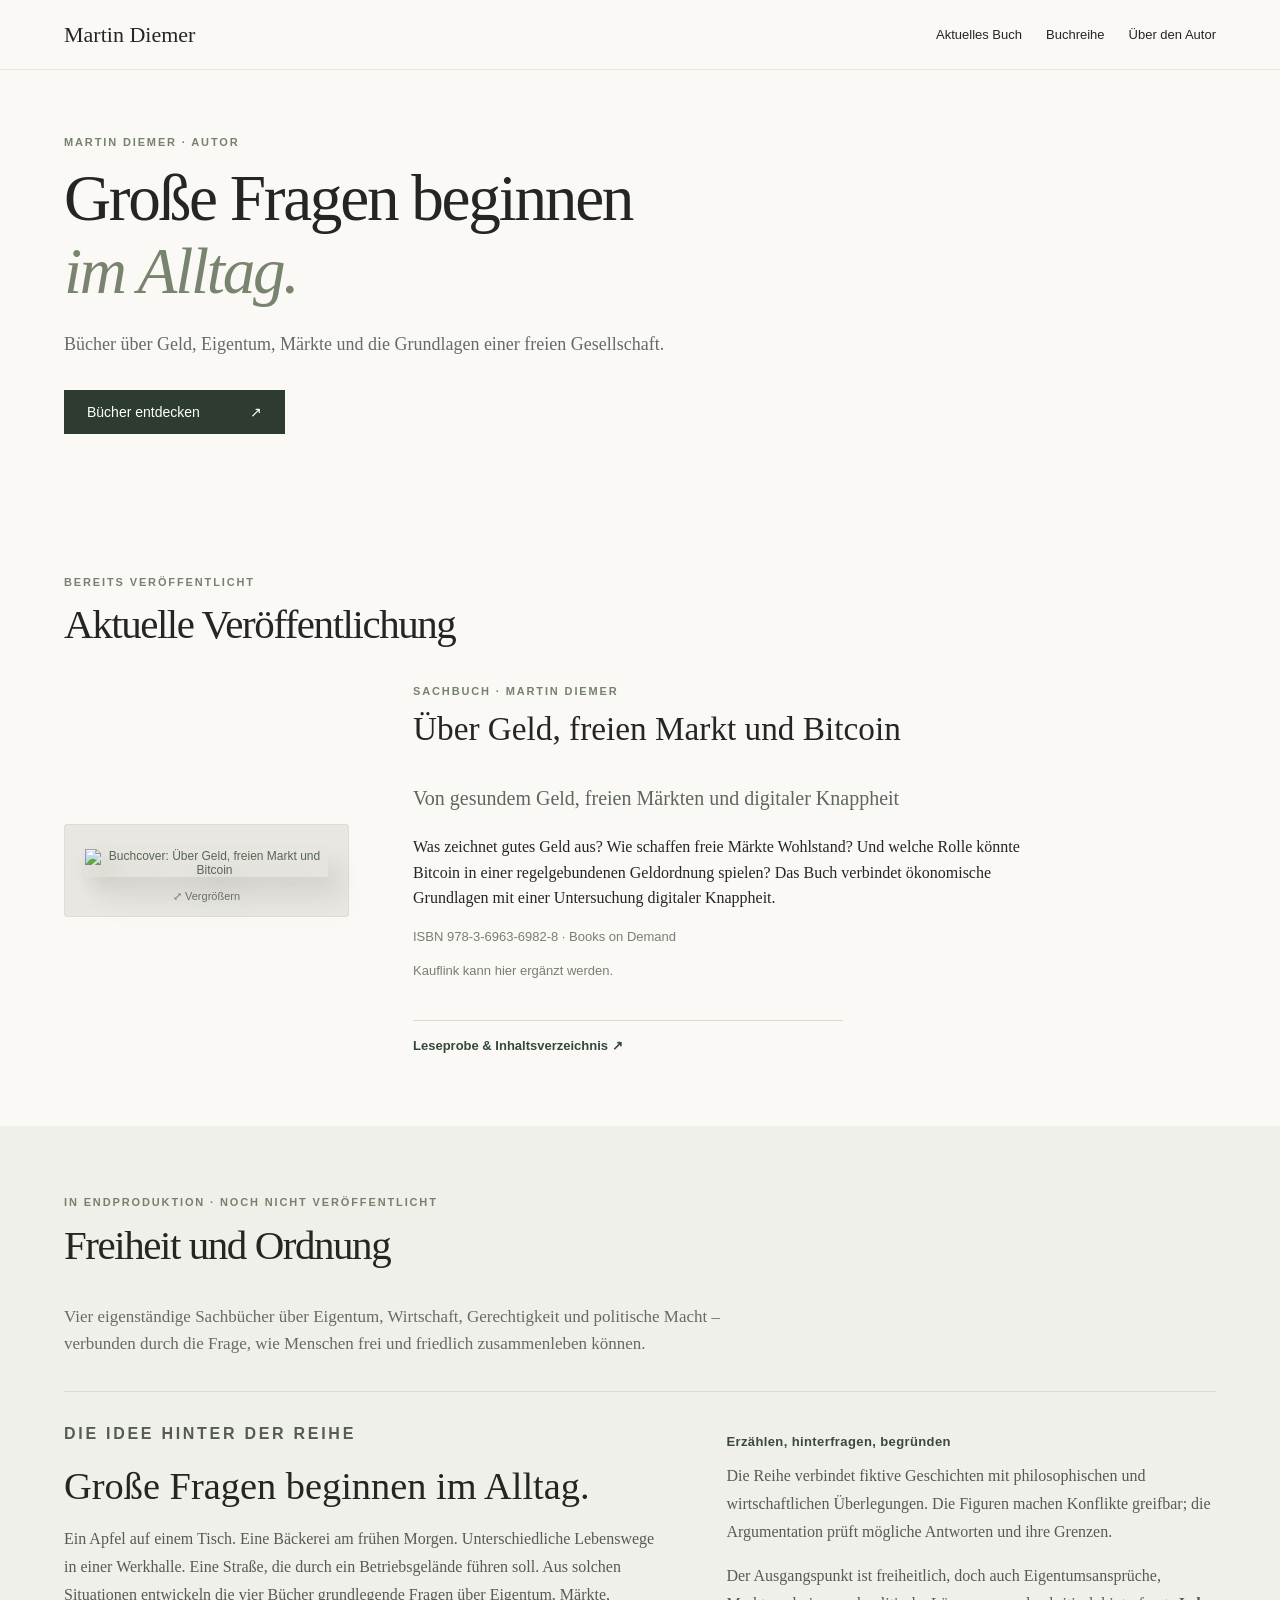
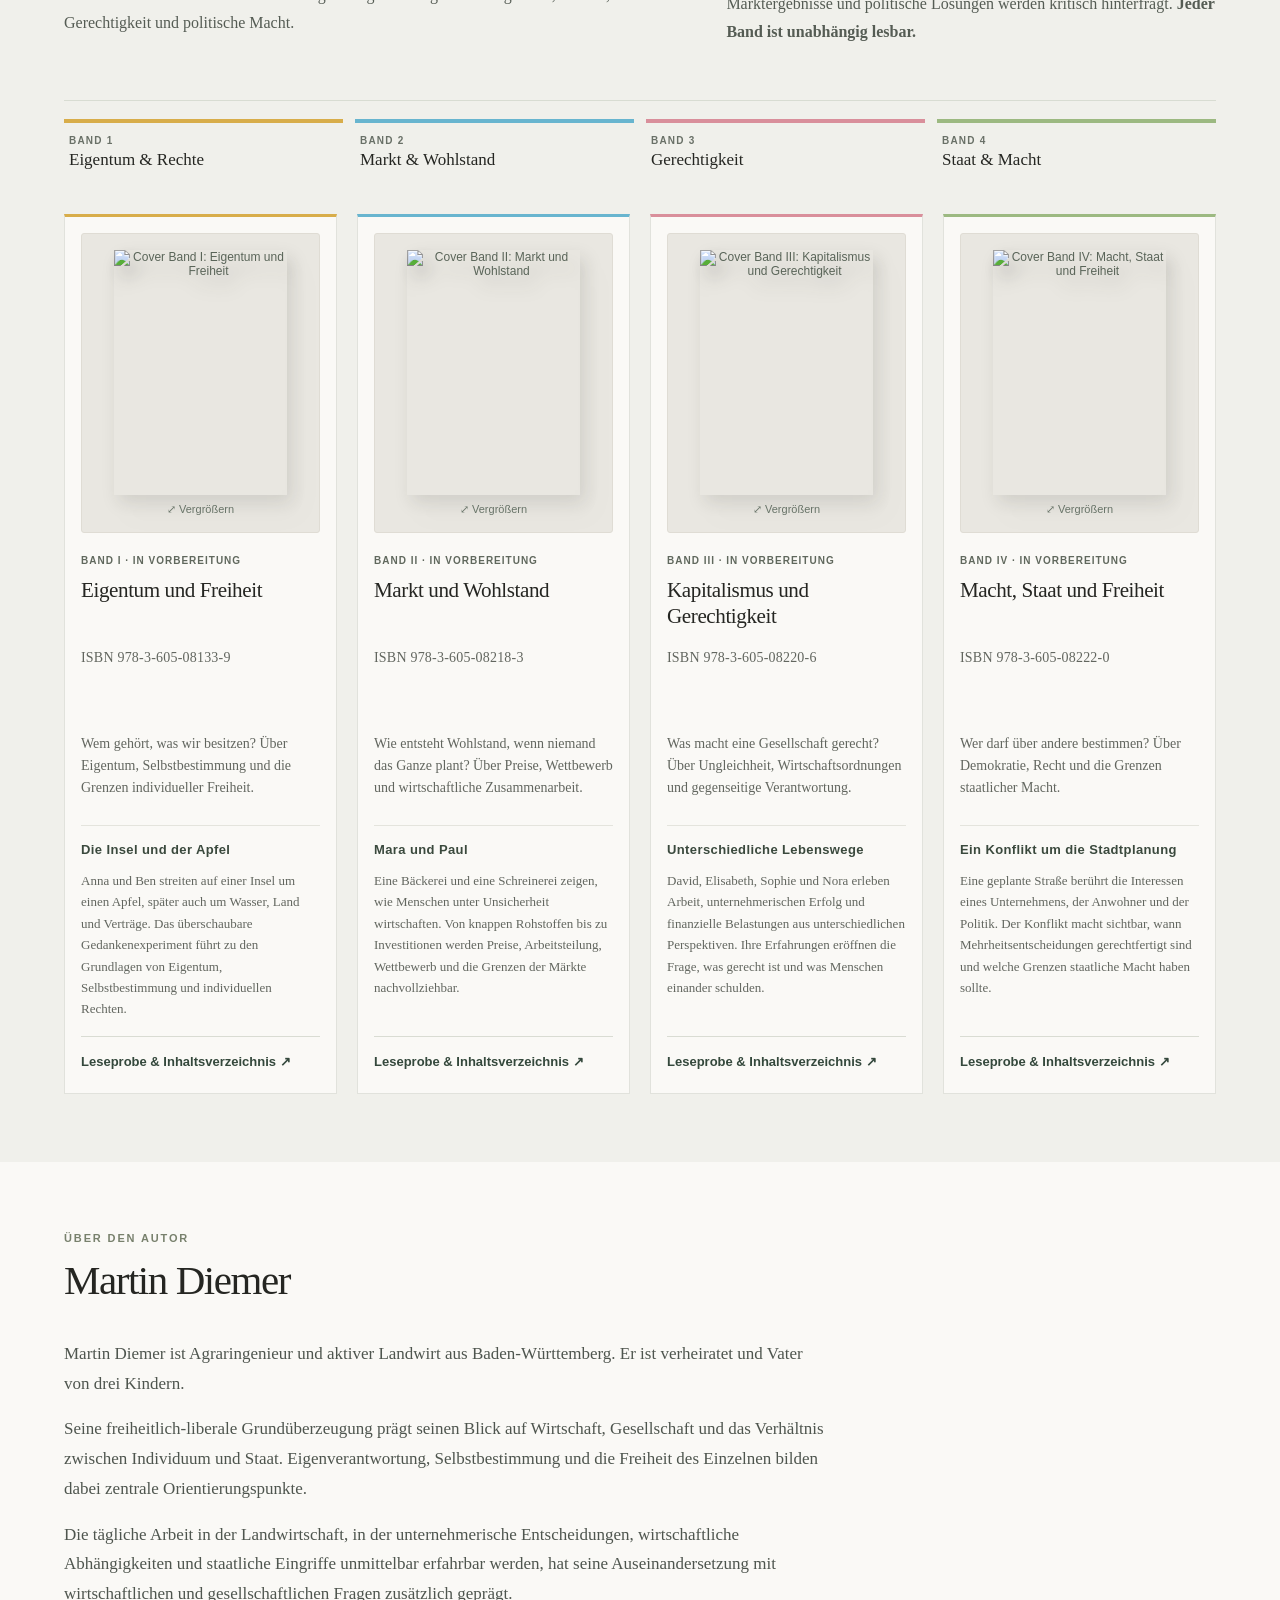
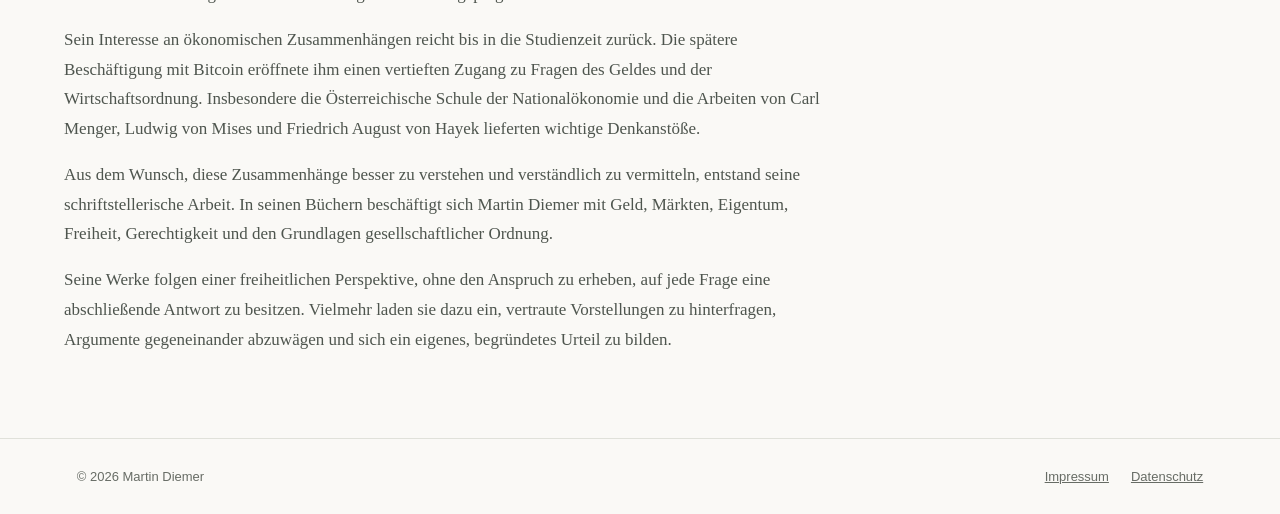
==== index.html @ a5e59e93 "Add files via upload" ====
<!DOCTYPE html>

<html lang="de"><head><meta charset="utf-8"/><meta content="width=device-width,initial-scale=1" name="viewport"/><meta content="Die Bücher von Martin Diemer über Geld, Märkte, Eigentum, Gerechtigkeit und Freiheit." name="description"/><title>Martin Diemer | Bücher über Freiheit und Ordnung</title><link href="style.css" rel="stylesheet"/></head><body><header class="nav"><a class="brand" href="#start">Martin Diemer</a><nav aria-label="Hauptnavigation"><a href="#buch">Aktuelles Buch</a><a href="#reihe">Buchreihe</a><a href="#autor">Über den Autor</a></nav></header><main id="start"><section class="hero"><p class="eyebrow">MARTIN DIEMER · AUTOR</p><h1>Große Fragen beginnen<br/><em>im Alltag.</em></h1><p>Bücher über Geld, Eigentum, Märkte und die Grundlagen einer freien Gesellschaft.</p><a class="button" href="#buch">Bücher entdecken <span aria-hidden="true">↗</span></a></section><section class="section" id="buch"><div class="section-heading"><p class="eyebrow">BEREITS VERÖFFENTLICHT</p><h2>Aktuelle Veröffentlichung</h2></div><div class="featured"><div class="cover"><button aria-label="Bitcoin-Buchcover vergrößern" class="cover-zoom" data-cover="0" type="button"><img alt="Buchcover: Über Geld, freien Markt und Bitcoin" loading="lazy" src="bilder/bitcoin.webp"/><span aria-hidden="true" class="zoom-hint">⤢ Vergrößern</span></button></div><div><p class="eyebrow">SACHBUCH · MARTIN DIEMER</p><h3>Über Geld, freien Markt und Bitcoin</h3><p class="subtitle">Von gesundem Geld, freien Märkten und digitaler Knappheit</p><p>Was zeichnet gutes Geld aus? Wie schaffen freie Märkte Wohlstand? Und welche Rolle könnte Bitcoin in einer regelgebundenen Geldordnung spielen? Das Buch verbindet ökonomische Grundlagen mit einer Untersuchung digitaler Knappheit.</p><p class="meta">ISBN 978-3-6963-6982-8 · Books on Demand</p><p class="note">Kauflink kann hier ergänzt werden.</p><button aria-label="Leseprobe und Inhaltsverzeichnis öffnen: Über Geld, freien Markt und Bitcoin" class="reader-launch" data-book="0" type="button">Leseprobe &amp; Inhaltsverzeichnis  ↗</button></div></div></section><section class="section muted" id="reihe"><div class="section-heading"><p class="eyebrow">IN ENDPRODUKTION · NOCH NICHT VERÖFFENTLICHT</p><h2>Freiheit und Ordnung</h2><p>Vier eigenständige Sachbücher über Eigentum, Wirtschaft, Gerechtigkeit und politische Macht – verbunden durch die Frage, wie Menschen frei und friedlich zusammenleben können.</p></div><div class="series-intro"><div class="series-intro-lead"><p class="eyebrow">DIE IDEE HINTER DER REIHE</p><h3>Große Fragen beginnen im Alltag.</h3><p>Ein Apfel auf einem Tisch. Eine Bäckerei am frühen Morgen. Unterschiedliche Lebenswege in einer Werkhalle. Eine Straße, die durch ein Betriebsgelände führen soll. Aus solchen Situationen entwickeln die vier Bücher grundlegende Fragen über Eigentum, Märkte, Gerechtigkeit und politische Macht.</p></div><div class="series-intro-side"><h4>Erzählen, hinterfragen, begründen</h4><p>Die Reihe verbindet fiktive Geschichten mit philosophischen und wirtschaftlichen Überlegungen. Die Figuren machen Konflikte greifbar; die Argumentation prüft mögliche Antworten und ihre Grenzen.</p><p>Der Ausgangspunkt ist freiheitlich, doch auch Eigentumsansprüche, Marktergebnisse und politische Lösungen werden kritisch hinterfragt. <strong>Jeder Band ist unabhängig lesbar.</strong></p></div></div><div aria-label="Gedankengang der vier Bände" class="theme-path"><div class="theme-step theme-1"><span>BAND 1</span><strong>Eigentum &amp; Rechte</strong></div><div class="theme-step theme-2"><span>BAND 2</span><strong>Markt &amp; Wohlstand</strong></div><div class="theme-step theme-3"><span>BAND 3</span><strong>Gerechtigkeit</strong></div><div class="theme-step theme-4"><span>BAND 4</span><strong>Staat &amp; Macht</strong></div></div><div class="books"><article><div class="book-cover-frame"><button aria-label="Cover von Eigentum und Freiheit vergrößern" class="cover-zoom" data-cover="1" type="button"><img alt="Cover Band I: Eigentum und Freiheit" loading="lazy" src="bilder/band1.webp"/><span aria-hidden="true" class="zoom-hint">⤢ Vergrößern</span></button></div><p class="eyebrow">BAND I · IN VORBEREITUNG</p><h3>Eigentum und Freiheit</h3><p class="book-isbn">ISBN 978-3-605-08133-9</p><p>Wem gehört, was wir besitzen? Über Eigentum, Selbstbestimmung und die Grenzen individueller Freiheit.</p><div class="story-teaser"><h4>Die Insel und der Apfel</h4><p>Anna und Ben streiten auf einer Insel um einen Apfel, später auch um Wasser, Land und Verträge. Das überschaubare Gedankenexperiment führt zu den Grundlagen von Eigentum, Selbstbestimmung und individuellen Rechten.</p></div><button aria-label="Leseprobe und Inhaltsverzeichnis öffnen: Eigentum und Freiheit" class="reader-launch" data-book="1" type="button">Leseprobe &amp; Inhaltsverzeichnis  ↗</button></article><article><div class="book-cover-frame"><button aria-label="Cover von Markt und Wohlstand vergrößern" class="cover-zoom" data-cover="2" type="button"><img alt="Cover Band II: Markt und Wohlstand" loading="lazy" src="bilder/band2.webp"/><span aria-hidden="true" class="zoom-hint">⤢ Vergrößern</span></button></div><p class="eyebrow">BAND II · IN VORBEREITUNG</p><h3>Markt und Wohlstand</h3><p class="book-isbn">ISBN 978-3-605-08218-3</p><p>Wie entsteht Wohlstand, wenn niemand das Ganze plant? Über Preise, Wettbewerb und wirtschaftliche Zusammenarbeit.</p><div class="story-teaser"><h4>Mara und Paul</h4><p>Eine Bäckerei und eine Schreinerei zeigen, wie Menschen unter Unsicherheit wirtschaften. Von knappen Rohstoffen bis zu Investitionen werden Preise, Arbeitsteilung, Wettbewerb und die Grenzen der Märkte nachvollziehbar.</p></div><button aria-label="Leseprobe und Inhaltsverzeichnis öffnen: Markt und Wohlstand" class="reader-launch" data-book="2" type="button">Leseprobe &amp; Inhaltsverzeichnis  ↗</button></article><article><div class="book-cover-frame"><button aria-label="Cover von Kapitalismus und Gerechtigkeit vergrößern" class="cover-zoom" data-cover="3" type="button"><img alt="Cover Band III: Kapitalismus und Gerechtigkeit" loading="lazy" src="bilder/band3.webp"/><span aria-hidden="true" class="zoom-hint">⤢ Vergrößern</span></button></div><p class="eyebrow">BAND III · IN VORBEREITUNG</p><h3>Kapitalismus und Gerechtigkeit</h3><p class="book-isbn">ISBN 978-3-605-08220-6</p><p>Was macht eine Gesellschaft gerecht? Über Ungleichheit, Wirtschaftsordnungen und gegenseitige Verantwortung.</p><div class="story-teaser"><h4>Unterschiedliche Lebenswege</h4><p>David, Elisabeth, Sophie und Nora erleben Arbeit, unternehmerischen Erfolg und finanzielle Belastungen aus unterschiedlichen Perspektiven. Ihre Erfahrungen eröffnen die Frage, was gerecht ist und was Menschen einander schulden.</p></div><button aria-label="Leseprobe und Inhaltsverzeichnis öffnen: Kapitalismus und Gerechtigkeit" class="reader-launch" data-book="3" type="button">Leseprobe &amp; Inhaltsverzeichnis  ↗</button></article><article><div class="book-cover-frame"><button aria-label="Cover von Macht, Staat und Freiheit vergrößern" class="cover-zoom" data-cover="4" type="button"><img alt="Cover Band IV: Macht, Staat und Freiheit" loading="lazy" src="bilder/band4.webp"/><span aria-hidden="true" class="zoom-hint">⤢ Vergrößern</span></button></div><p class="eyebrow">BAND IV · IN VORBEREITUNG</p><h3>Macht, Staat und Freiheit</h3><p class="book-isbn">ISBN 978-3-605-08222-0</p><p>Wer darf über andere bestimmen? Über Demokratie, Recht und die Grenzen staatlicher Macht.</p><div class="story-teaser"><h4>Ein Konflikt um die Stadtplanung</h4><p>Eine geplante Straße berührt die Interessen eines Unternehmens, der Anwohner und der Politik. Der Konflikt macht sichtbar, wann Mehrheitsentscheidungen gerechtfertigt sind und welche Grenzen staatliche Macht haben sollte.</p></div><button aria-label="Leseprobe und Inhaltsverzeichnis öffnen: Macht, Staat und Freiheit" class="reader-launch" data-book="4" type="button">Leseprobe &amp; Inhaltsverzeichnis  ↗</button></article></div></section><section class="section about" id="autor"><p class="eyebrow">ÜBER DEN AUTOR</p><h2>Martin Diemer</h2><p>Martin Diemer ist Agraringenieur und aktiver Landwirt aus Baden-Württemberg. Er ist verheiratet und Vater von drei Kindern.</p><p>Seine freiheitlich-liberale Grundüberzeugung prägt seinen Blick auf Wirtschaft, Gesellschaft und das Verhältnis zwischen Individuum und Staat. Eigenverantwortung, Selbstbestimmung und die Freiheit des Einzelnen bilden dabei zentrale Orientierungspunkte.</p><p>Die tägliche Arbeit in der Landwirtschaft, in der unternehmerische Entscheidungen, wirtschaftliche Abhängigkeiten und staatliche Eingriffe unmittelbar erfahrbar werden, hat seine Auseinandersetzung mit wirtschaftlichen und gesellschaftlichen Fragen zusätzlich geprägt.</p><p>Sein Interesse an ökonomischen Zusammenhängen reicht bis in die Studienzeit zurück. Die spätere Beschäftigung mit Bitcoin eröffnete ihm einen vertieften Zugang zu Fragen des Geldes und der Wirtschaftsordnung. Insbesondere die Österreichische Schule der Nationalökonomie und die Arbeiten von Carl Menger, Ludwig von Mises und Friedrich August von Hayek lieferten wichtige Denkanstöße.</p><p>Aus dem Wunsch, diese Zusammenhänge besser zu verstehen und verständlich zu vermitteln, entstand seine schriftstellerische Arbeit. In seinen Büchern beschäftigt sich Martin Diemer mit Geld, Märkten, Eigentum, Freiheit, Gerechtigkeit und den Grundlagen gesellschaftlicher Ordnung.</p><p>Seine Werke folgen einer freiheitlichen Perspektive, ohne den Anspruch zu erheben, auf jede Frage eine abschließende Antwort zu besitzen. Vielmehr laden sie dazu ein, vertraute Vorstellungen zu hinterfragen, Argumente gegeneinander abzuwägen und sich ein eigenes, begründetes Urteil zu bilden.</p></section></main><footer><span>© 2026 Martin Diemer</span><div><a href="impressum.html">Impressum</a><a href="datenschutz.html">Datenschutz</a></div></footer><div aria-label="Vergrößertes Buchcover" aria-modal="true" class="lightbox" hidden="" id="cover-lightbox" role="dialog"><button aria-label="Großansicht schließen" class="lightbox-close" type="button">×</button><button aria-label="Vorheriges Cover" class="lightbox-prev" type="button">‹</button><figure><img alt="" id="lightbox-image" src=""/><figcaption id="lightbox-caption"></figcaption></figure><button aria-label="Nächstes Cover" class="lightbox-next" type="button">›</button></div><script defer="True" src="lightbox.js"></script><div aria-labelledby="reader-title" aria-modal="true" class="reader-modal" hidden="" id="reader-modal" role="dialog"><div class="reader-shell"><header class="reader-top"><div><p class="eyebrow" id="reader-kicker"></p><h2 id="reader-title"></h2></div><button aria-label="Lesefenster schließen" class="reader-close" type="button">×</button></header><div aria-label="Buchvorschau" class="reader-tabs" role="tablist"><button aria-controls="panel-sample" aria-selected="true" id="tab-sample" role="tab" type="button">Leseprobe</button><button aria-controls="panel-toc" aria-selected="false" id="tab-toc" role="tab" type="button">Inhaltsverzeichnis</button></div><div class="reader-scroll"><section aria-labelledby="tab-sample" id="panel-sample" role="tabpanel"><p class="reader-section-label" id="sample-heading"></p><div class="reader-prose" id="sample-body"></div><p class="reader-disclaimer" id="sample-disclaimer"></p></section><section aria-labelledby="tab-toc" hidden="" id="panel-toc" role="tabpanel"><div class="reader-toc" id="toc-body"></div></section></div><footer class="reader-bottom"><span>Martin Diemer · Buchvorschau</span><button class="reader-done" type="button">Zurück zur Website</button></footer></div></div><script defer="True" src="book-data.js"></script><script defer="True" src="reader.js"></script></body></html>
---- style.css ----
*{box-sizing:border-box}html{scroll-behavior:smooth}body{margin:0;background:#faf9f6;color:#252622;font:17px/1.65 Georgia,'Times New Roman',serif}a{color:inherit}h1,h2,h3,p{margin-top:0}h1,h2,h3{font-weight:400;line-height:1.16}h1{font-size:clamp(3.2rem,7.5vw,6.7rem);letter-spacing:-.045em}h1 em{font-weight:400;color:#79846e}h2{font-size:clamp(2.5rem,5vw,4.2rem);letter-spacing:-.035em}h3{font-size:clamp(1.45rem,2.6vw,2.3rem)}.nav{display:flex;justify-content:space-between;align-items:center;padding:24px max(6vw,24px);border-bottom:1px solid #e9e7e0;gap:20px}.brand{text-decoration:none;font-size:22px}.nav nav{display:flex;gap:24px;font:13px Arial,sans-serif}.nav nav a{text-decoration:none}.hero{padding:110px max(6vw,24px) 125px;max-width:1250px}.hero>p:not(.eyebrow){max-width:580px;font-size:22px;color:#676b65}.eyebrow{font:11px/1.5 Arial,sans-serif;letter-spacing:.17em;color:#78816d;font-weight:700}.button{display:inline-flex;gap:50px;background:#2d3b31;color:white;padding:14px 23px;text-decoration:none;font:14px Arial,sans-serif;margin-top:15px}.section{padding:95px max(6vw,24px)}.section-heading{max-width:780px;margin-bottom:45px}.section-heading>p:last-child{color:#666c65;font-size:20px}.featured{display:grid;grid-template-columns:minmax(220px,360px) minmax(0,560px);align-items:center;gap:clamp(35px,7vw,110px)}.cover img,.books img{width:100%;display:block;box-shadow:12px 16px 26px #25262219}.subtitle{font-size:20px;color:#5f665e}.meta,.note{font:13px/1.6 Arial,sans-serif;color:#777e75}.muted{background:#f0f0eb}.books{display:grid;grid-template-columns:repeat(4,minmax(0,1fr));gap:32px}.books img{aspect-ratio: .70;object-fit:cover;margin-bottom:26px}.books h3{font-size:25px}.books article>p:last-child{font-size:15px;color:#62665f}.about{max-width:900px}.about>p:not(.eyebrow){font-size:21px;color:#5f665e}footer{border-top:1px solid #e0e1da;padding:30px max(6vw,24px);display:flex;justify-content:space-between;gap:20px;font:13px Arial,sans-serif;color:#676c65}footer div{display:flex;gap:22px}.legal{max-width:780px;margin:80px auto;padding:0 24px;min-height:50vh}.legal h1{font-size:3rem}@media(max-width:800px){.books{grid-template-columns:repeat(2,minmax(0,1fr))}.featured{grid-template-columns:1fr}.cover{max-width:320px}.nav{align-items:flex-start;flex-direction:column}.hero{padding-top:70px;padding-bottom:75px}}@media(max-width:480px){.books{gap:20px}.books h3{font-size:20px}.books article>p:last-child{font-size:14px}.section{padding-top:65px;padding-bottom:65px}.nav nav{gap:14px;flex-wrap:wrap}footer{flex-direction:column}}
/* Überarbeitete, kompaktere Typografie und Buchpräsentation */
body{font-size:16px;line-height:1.6}
.nav{padding:17px max(5vw,24px)}
.hero{max-width:1100px;padding:64px max(5vw,24px) 72px}
.hero h1{font-size:clamp(2.6rem,4.4vw,4.7rem);line-height:1.12;letter-spacing:-.035em;max-width:980px;margin-bottom:22px}
.hero h1 em{font-style:italic}
.hero>p:not(.eyebrow){font-size:18px;max-width:680px;margin-bottom:16px}
.section{padding:68px max(5vw,24px)}
h2{font-size:clamp(2rem,3.2vw,3.2rem)}
.section-heading{margin-bottom:34px}
.section-heading>p:last-child{font-size:17px;max-width:680px}
.featured{grid-template-columns:minmax(190px,285px) minmax(0,650px);gap:clamp(30px,5vw,80px)}
.books{gap:20px;align-items:stretch}
.books article{background:#faf9f6;border:1px solid #e1e2dc;border-top:3px solid var(--accent,#b2b5a9);padding:16px 16px 21px;min-width:0;display:flex;flex-direction:column}
.books article:nth-child(1){--accent:#d8ad4a}
.books article:nth-child(2){--accent:#68b5cf}
.books article:nth-child(3){--accent:#d98f9b}
.books article:nth-child(4){--accent:#9cb981}
.books img{aspect-ratio: .71;object-fit:contain;box-shadow:5px 8px 17px #25262220;margin:0 auto 19px;max-width:210px}
.books .eyebrow{font-size:10px;letter-spacing:.10em;color:#60685d;margin-bottom:9px}
.books h3{font-size:clamp(1.18rem,1.65vw,1.5rem);line-height:1.24;letter-spacing:-.02em;margin-bottom:11px;min-height:2.5em}
.books article>p:last-child{font-size:14px;line-height:1.55;margin:0}
@media(max-width:900px){.books{grid-template-columns:repeat(2,minmax(0,1fr))}.hero{padding-top:52px;padding-bottom:58px}}
@media(max-width:520px){.hero h1{font-size:clamp(2.3rem,9vw,3.4rem)}.hero{padding-top:43px;padding-bottom:48px}.books{gap:12px}.books article{padding:10px}.books img{margin-bottom:14px}.books h3{font-size:1.12rem;min-height:0}.books article>p:last-child{font-size:13px}.section{padding-top:48px;padding-bottom:48px}}

/* Originalcover ohne Beschnitt, einheitliche Präsentation */
.books article{overflow:hidden}.books article>img{display:block;width:auto;max-width:100%;height:270px;aspect-ratio:auto;object-fit:contain;object-position:center;background:#faf9f6;box-shadow:none;filter:drop-shadow(3px 6px 6px #2222);margin:0 auto 20px}.books article>p:not(.eyebrow){font-size:14px;line-height:1.55;color:#62665f}.reading-sample{margin-top:auto;padding-top:16px}.reading-sample summary{list-style:none;cursor:pointer;border-top:1px solid #d9dcd3;padding:13px 0 2px;color:#34483c;font:600 13px/1.4 Arial,sans-serif;display:flex;justify-content:space-between;gap:8px}.reading-sample summary::-webkit-details-marker{display:none}.reading-sample summary:hover{text-decoration:underline}.reading-sample[open] summary span{transform:rotate(45deg)}.sample-content{padding:12px 0 2px;border-top:0;font:15px/1.65 Georgia,serif;color:#41443d}.sample-content p{margin:0 0 13px}.sample-content .sample-label{font:700 10px/1.5 Arial,sans-serif;letter-spacing:.1em;color:#7a846e;text-transform:uppercase}.sample-content .sample-note{font:11px/1.5 Arial,sans-serif;color:#73786f}.books article{align-self:start}@media(max-width:650px){.books article>img{height:225px}}@media(max-width:430px){.books{grid-template-columns:1fr}.books article>img{height:285px}}


/* Stabile Buchcover-Flächen: keine Verschiebung durch unterschiedliche Seitenverhältnisse */
.books{align-items:stretch}
.books article{align-self:stretch;display:flex;flex-direction:column}
.book-cover-frame{height:310px;width:100%;display:flex;align-items:center;justify-content:center;margin:0 0 20px;overflow:hidden;background:#faf9f6}
.books article .book-cover-frame img{width:auto;height:auto;max-height:100%;max-width:100%;object-fit:contain;object-position:center;margin:0;filter:drop-shadow(2px 5px 5px #2222)}
.books article>p:not(.eyebrow){margin-bottom:16px}
.books article .reading-sample{margin-top:auto}
.bitcoin-sample{margin-top:22px;max-width:650px}
.about{max-width:1000px}
.about>p:not(.eyebrow){font-size:17px;line-height:1.75;color:#4e554e;max-width:760px;margin-bottom:16px}
@media(max-width:900px){.book-cover-frame{height:300px}}
@media(max-width:650px){.book-cover-frame{height:250px}}
@media(max-width:430px){.book-cover-frame{height:320px}}

/* Buchreihe: Erzählstil und saubere Titelanordnung */
.series-intro{display:grid;grid-template-columns:1.1fr .9fr;gap:clamp(24px,5vw,80px);padding:28px 0 38px;margin-bottom:18px;border-top:1px solid #d8dcd2;border-bottom:1px solid #d8dcd2}
.series-intro h3{font-size:clamp(1.8rem,3vw,2.7rem);margin-bottom:16px}
.series-intro p{font-size:16px;line-height:1.75;color:#555c54}
.series-intro h4,.story-teaser h4{font:700 13px/1.5 Arial,sans-serif;letter-spacing:.03em;color:#3a493d;margin:0 0 10px}
.series-intro-side{padding-top:12px}
.books article{align-self:stretch}
.book-cover-frame{height:310px;overflow:visible}
.books article .book-cover-frame img{display:block;width:auto;height:100%;max-height:285px;max-width:100%;object-fit:contain;filter:drop-shadow(5px 8px 8px #2222)}
.books article h3{min-height:2.6em}
.books article>p:not(.eyebrow){min-height:5em}
.story-teaser{border-top:1px solid #e4e4dd;padding:14px 0 4px;margin-top:6px}
.story-teaser p{font-size:13px;line-height:1.65;color:#62665f;margin:0 0 12px}
.cover-zoom{appearance:none;border:0;background:transparent;cursor:zoom-in;display:flex;flex-direction:column;align-items:center;justify-content:center;width:100%;height:100%;padding:0;color:#596458;font:12px Arial,sans-serif}
.cover-zoom img{transition:transform .2s ease}
.cover-zoom:hover img,.cover-zoom:focus-visible img{transform:scale(1.025)}
.zoom-hint{font:11px Arial,sans-serif;margin-top:8px;color:#6b776b}
.cover .cover-zoom img{width:100%;height:auto;max-height:410px;object-fit:contain}
.lightbox[hidden]{display:none!important}
.lightbox{position:fixed;inset:0;z-index:9999;background:rgba(17,21,18,.92);display:grid;grid-template-columns:minmax(45px,1fr) minmax(0,700px) minmax(45px,1fr);align-items:center;padding:50px 18px 24px;color:#fff}
.lightbox figure{grid-column:2;margin:0;display:flex;flex-direction:column;align-items:center;gap:12px;min-width:0}
.lightbox figure img{max-width:100%;max-height:calc(100vh - 125px);width:auto;height:auto;object-fit:contain;box-shadow:0 18px 60px #0008}
.lightbox figcaption{font:14px Arial,sans-serif;text-align:center}
.lightbox button{background:transparent;border:0;color:#fff;cursor:pointer;font:48px Arial,sans-serif;min-width:42px;min-height:48px}
.lightbox button:focus-visible,.cover-zoom:focus-visible{outline:2px solid #9cb981;outline-offset:4px}
.lightbox-close{position:absolute;right:24px;top:12px}
.lightbox-prev{grid-column:1;grid-row:1}.lightbox-next{grid-column:3;grid-row:1}
body.lightbox-open{overflow:hidden}
@media(max-width:950px){.series-intro{grid-template-columns:1fr}.books article h3,.books article>p:not(.eyebrow){min-height:0}}
@media(max-width:540px){.lightbox{padding:55px 3px 15px;grid-template-columns:36px minmax(0,1fr) 36px}.lightbox button{font-size:36px;min-width:32px}.lightbox-close{right:10px}.book-cover-frame{height:270px}.books article .book-cover-frame img{max-height:245px}}

/* Leseedition 2026 */
.hero h1{font-size:clamp(2.8rem,5.1vw,5.3rem);max-width:850px}.theme-path{display:grid;grid-template-columns:repeat(4,minmax(0,1fr));gap:12px;margin:0 0 32px}.theme-step{border-top:4px solid var(--theme);padding:12px 5px;display:flex;flex-direction:column;gap:4px}.theme-step span{font:700 10px Arial,sans-serif;letter-spacing:.12em;color:#697067}.theme-step strong{font:500 17px Georgia,serif}.theme-1{--theme:#d8ad4a}.theme-2{--theme:#68b5cf}.theme-3{--theme:#d98f9b}.theme-4{--theme:#9cb981}
.books article{align-self:stretch}.book-cover-frame{height:300px;overflow:hidden}.books article .book-cover-frame img{height:auto;max-height:265px;max-width:90%;object-fit:contain}.books article h3{min-height:2.55em}.reader-launch{width:100%;margin-top:auto;padding:17px 0 3px;border:0;border-top:1px solid #d9dcd3;background:transparent;text-align:left;color:#34483c;font:700 13px Arial,sans-serif;cursor:pointer}.reader-launch:hover{text-decoration:underline}.reader-launch:focus-visible{outline:2px solid #34483c;outline-offset:4px}.featured .reader-launch{max-width:430px;margin-top:26px}
.reader-modal[hidden],#panel-toc[hidden],#panel-sample[hidden]{display:none!important}.reader-modal{position:fixed;inset:0;z-index:10000;background:#111a16c9;padding:3vh 20px;display:flex;align-items:center;justify-content:center}.reader-shell{width:min(800px,100%);height:min(92vh,920px);background:#fcfbf7;display:flex;flex-direction:column;box-shadow:0 24px 80px #0006;border:1px solid #e0dfd6}.reader-top{display:flex;align-items:flex-start;justify-content:space-between;gap:18px;padding:25px 35px 16px}.reader-top h2{font-size:clamp(1.5rem,3vw,2.15rem);margin:0}.reader-top .eyebrow{margin:0 0 8px}.reader-close{border:0;background:transparent;font:34px Arial,sans-serif;cursor:pointer;color:#364239;line-height:1}.reader-tabs{display:flex;gap:20px;padding:0 35px;border-bottom:1px solid #deded6}.reader-tabs button{background:none;border:0;border-bottom:3px solid transparent;padding:14px 2px;cursor:pointer;color:#667166;font:700 13px Arial,sans-serif}.reader-tabs button[aria-selected=true]{border-bottom-color:#647963;color:#26382e}.reader-scroll{overflow:auto;overscroll-behavior:contain;flex:1;padding:28px clamp(22px,6vw,66px)}.reader-section-label{font:700 12px Arial,sans-serif;letter-spacing:.07em;color:#778270;text-transform:uppercase;margin-bottom:22px}.reader-prose{font:18px/1.85 Georgia,serif;color:#333731;max-width:64ch}.reader-prose p{margin:0 0 1.1em}.reader-disclaimer{border-top:1px solid #e4e4dc;margin-top:32px;padding-top:14px;font:12px/1.5 Arial,sans-serif;color:#717a70}.reader-toc{white-space:pre-wrap;font:14px/1.65 Georgia,serif;color:#3f4840}.toc-part{font:700 13px/1.6 Arial,sans-serif;text-transform:uppercase;letter-spacing:.07em;color:#34483c;padding:18px 0 6px}.toc-line{padding:4px 0;border-bottom:1px solid #efeee8}.reader-bottom{display:flex;justify-content:space-between;align-items:center;gap:15px;padding:14px 35px;background:#f1f1eb;font:12px Arial,sans-serif;color:#687269}.reader-done{background:#34483c;color:white;border:0;padding:10px 14px;cursor:pointer;font:12px Arial,sans-serif}body.reader-open{overflow:hidden}
@media(max-width:650px){.theme-path{grid-template-columns:repeat(2,1fr)}.reader-modal{padding:0}.reader-shell{height:100dvh;width:100%;border:0}.reader-top{padding:18px 20px 12px}.reader-tabs{padding:0 20px}.reader-scroll{padding:22px}.reader-bottom{padding:12px 20px}.reader-prose{font-size:17px}.books article h3{min-height:0}}@media(max-width:430px){.books{grid-template-columns:1fr}.book-cover-frame{height:300px}}

/* Warme Buchpräsentation – die Originalcover bleiben unverändert */
.book-cover-frame{background:#e9e7e1;border:1px solid #dfdcd4;border-radius:3px;padding:16px 12px;overflow:hidden}
.books article .book-cover-frame img{max-height:255px;max-width:90%;filter:drop-shadow(7px 11px 9px rgba(35,36,30,.20))}
.book-cover-frame .cover-zoom{min-height:0}
.cover{background:#e9e7e1;border:1px solid #dfdcd4;border-radius:3px;padding:24px 20px 13px}
.cover .cover-zoom img{max-height:390px;filter:drop-shadow(9px 14px 12px rgba(35,36,30,.23))}
.cover .zoom-hint{margin-top:13px}
.reader-prose .reader-subheading{font:600 clamp(1.2rem,2.3vw,1.48rem)/1.35 Georgia,serif;color:#304338;letter-spacing:-.012em;margin:2.1em 0 .8em;padding-top:.7em;border-top:1px solid #deded5}
.reader-prose .reader-emphasis{font:italic 600 1.18rem/1.6 Georgia,serif;color:#3c4c3d;border-left:3px solid #a7b29e;padding:9px 0 9px 18px;margin:1.6em 0 1.7em}
@media(max-width:650px){.book-cover-frame{padding:12px 8px}.books article .book-cover-frame img{max-height:220px}.cover{padding:16px 12px 8px}}

/* ISBN metadata */
.book-isbn { font-size: .82rem; color: #62665f; letter-spacing: .015em; margin: .35rem 0 .75rem; }
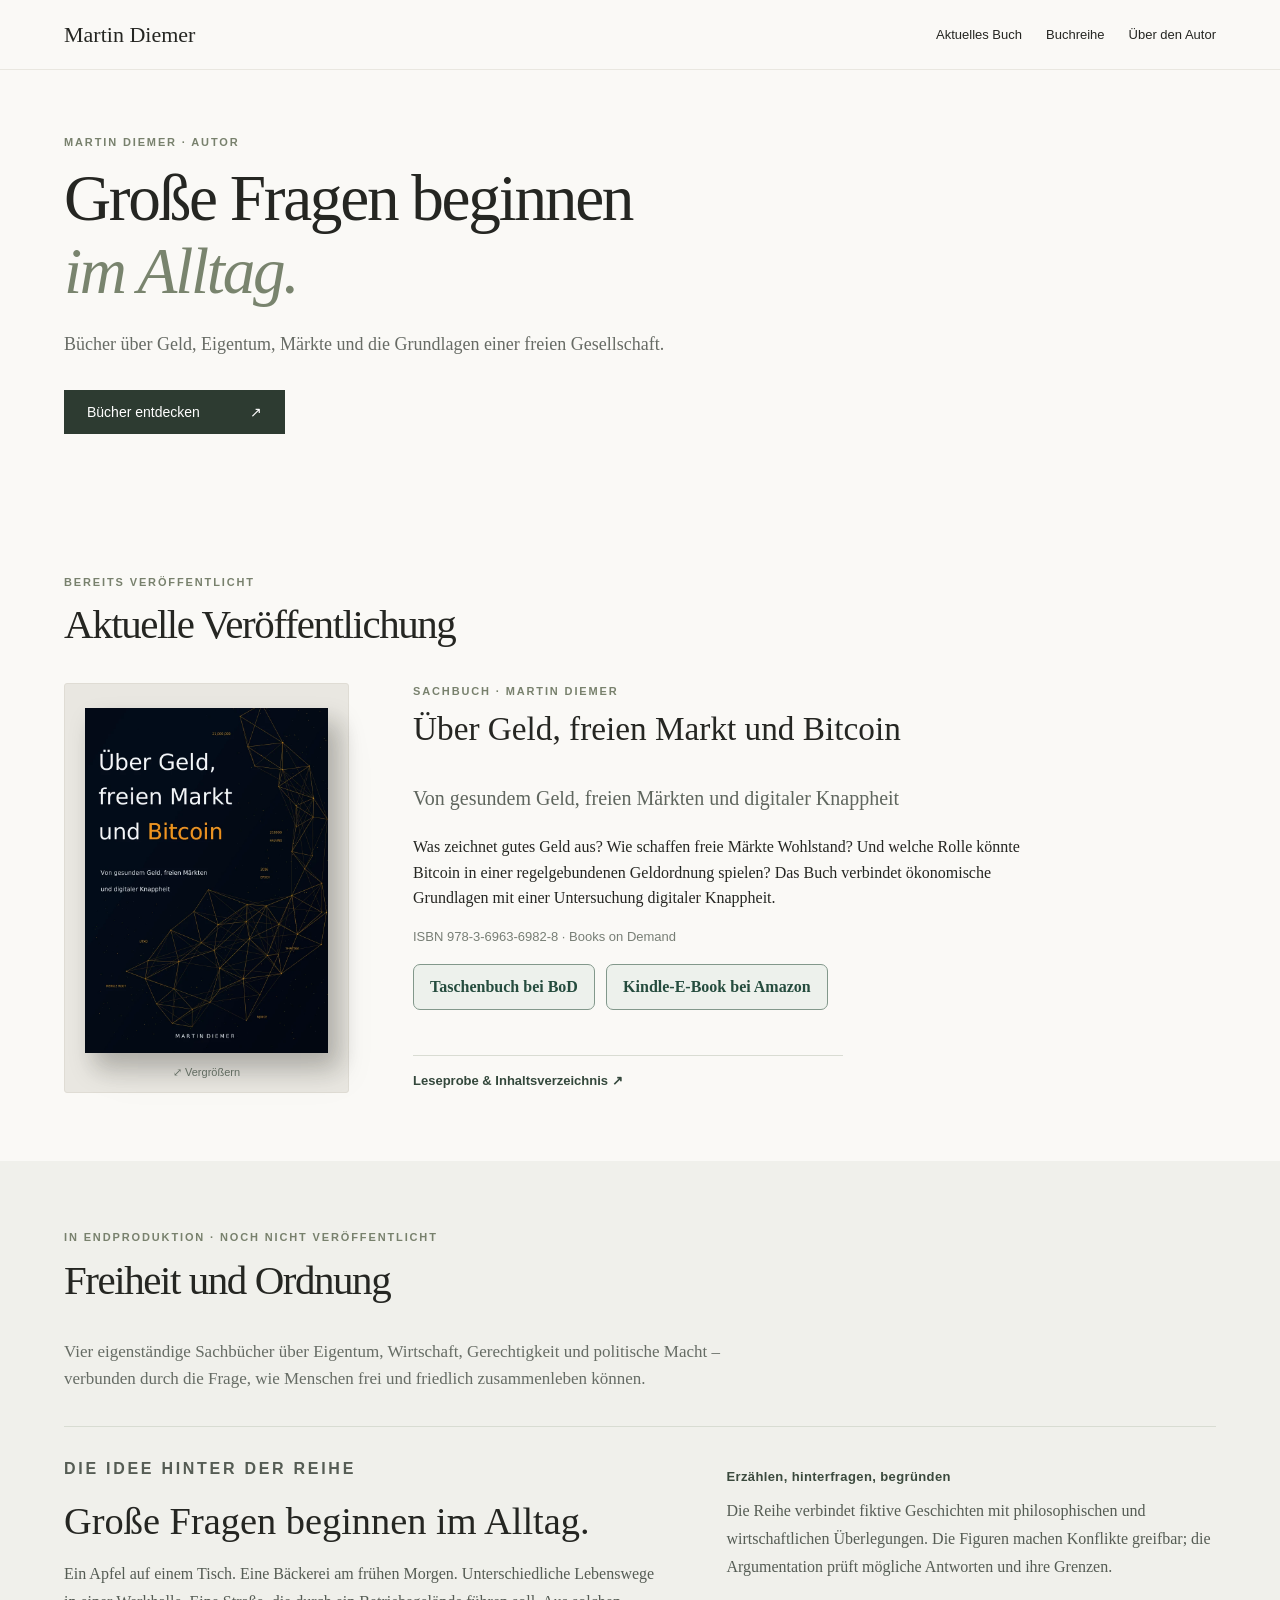
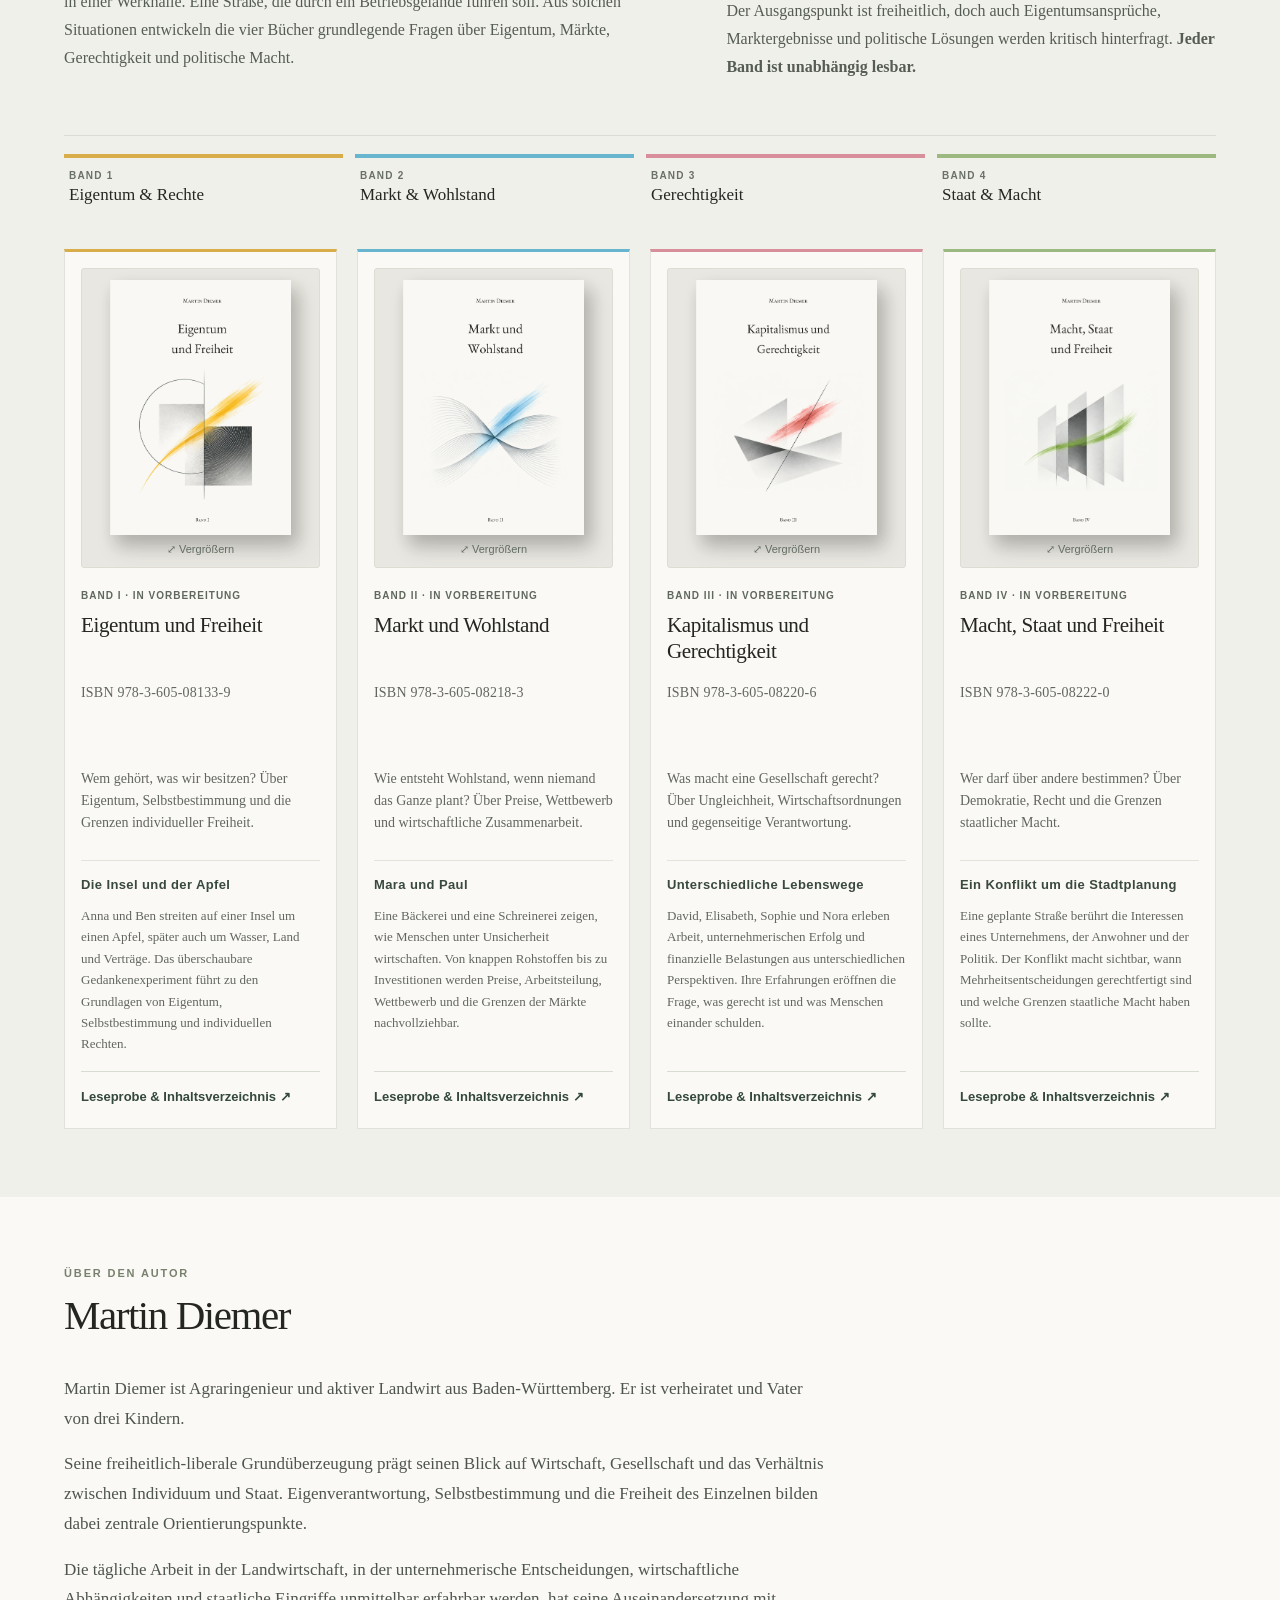
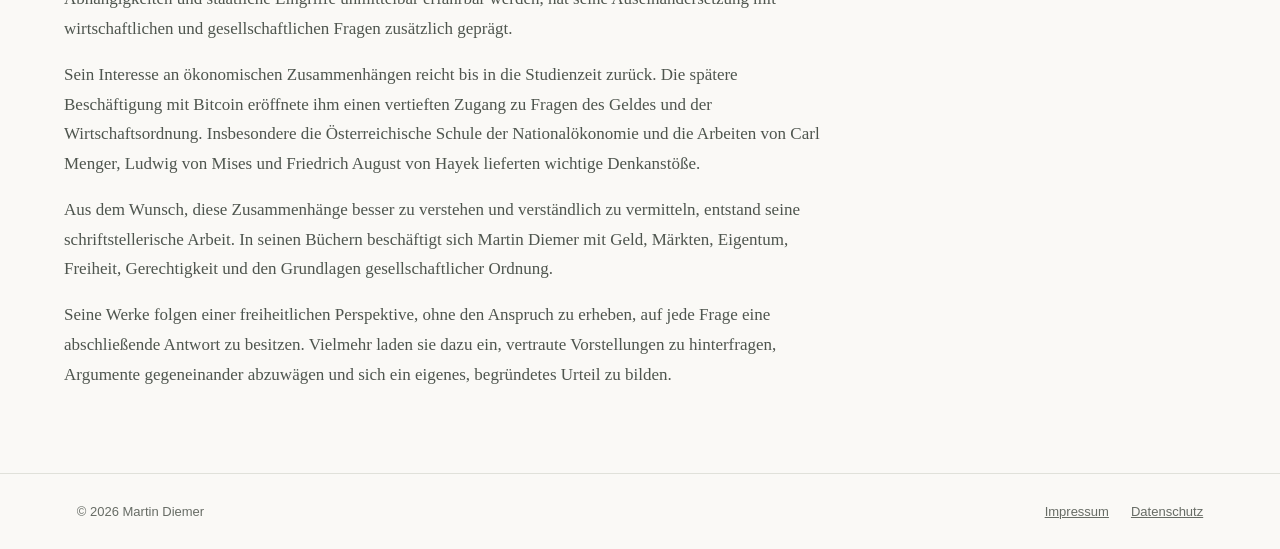
==== commit a0b662fc: "Add files via upload" ====
--- a/index.html
+++ b/index.html
@@ -1,3 +1,3 @@
 <!DOCTYPE html>
 
-<html lang="de"><head><meta charset="utf-8"/><meta content="width=device-width,initial-scale=1" name="viewport"/><meta content="Die Bücher von Martin Diemer über Geld, Märkte, Eigentum, Gerechtigkeit und Freiheit." name="description"/><title>Martin Diemer | Bücher über Freiheit und Ordnung</title><link href="style.css" rel="stylesheet"/></head><body><header class="nav"><a class="brand" href="#start">Martin Diemer</a><nav aria-label="Hauptnavigation"><a href="#buch">Aktuelles Buch</a><a href="#reihe">Buchreihe</a><a href="#autor">Über den Autor</a></nav></header><main id="start"><section class="hero"><p class="eyebrow">MARTIN DIEMER · AUTOR</p><h1>Große Fragen beginnen<br/><em>im Alltag.</em></h1><p>Bücher über Geld, Eigentum, Märkte und die Grundlagen einer freien Gesellschaft.</p><a class="button" href="#buch">Bücher entdecken <span aria-hidden="true">↗</span></a></section><section class="section" id="buch"><div class="section-heading"><p class="eyebrow">BEREITS VERÖFFENTLICHT</p><h2>Aktuelle Veröffentlichung</h2></div><div class="featured"><div class="cover"><button aria-label="Bitcoin-Buchcover vergrößern" class="cover-zoom" data-cover="0" type="button"><img alt="Buchcover: Über Geld, freien Markt und Bitcoin" loading="lazy" src="bilder/bitcoin.webp"/><span aria-hidden="true" class="zoom-hint">⤢ Vergrößern</span></button></div><div><p class="eyebrow">SACHBUCH · MARTIN DIEMER</p><h3>Über Geld, freien Markt und Bitcoin</h3><p class="subtitle">Von gesundem Geld, freien Märkten und digitaler Knappheit</p><p>Was zeichnet gutes Geld aus? Wie schaffen freie Märkte Wohlstand? Und welche Rolle könnte Bitcoin in einer regelgebundenen Geldordnung spielen? Das Buch verbindet ökonomische Grundlagen mit einer Untersuchung digitaler Knappheit.</p><p class="meta">ISBN 978-3-6963-6982-8 · Books on Demand</p><p class="note">Kauflink kann hier ergänzt werden.</p><button aria-label="Leseprobe und Inhaltsverzeichnis öffnen: Über Geld, freien Markt und Bitcoin" class="reader-launch" data-book="0" type="button">Leseprobe &amp; Inhaltsverzeichnis  ↗</button></div></div></section><section class="section muted" id="reihe"><div class="section-heading"><p class="eyebrow">IN ENDPRODUKTION · NOCH NICHT VERÖFFENTLICHT</p><h2>Freiheit und Ordnung</h2><p>Vier eigenständige Sachbücher über Eigentum, Wirtschaft, Gerechtigkeit und politische Macht – verbunden durch die Frage, wie Menschen frei und friedlich zusammenleben können.</p></div><div class="series-intro"><div class="series-intro-lead"><p class="eyebrow">DIE IDEE HINTER DER REIHE</p><h3>Große Fragen beginnen im Alltag.</h3><p>Ein Apfel auf einem Tisch. Eine Bäckerei am frühen Morgen. Unterschiedliche Lebenswege in einer Werkhalle. Eine Straße, die durch ein Betriebsgelände führen soll. Aus solchen Situationen entwickeln die vier Bücher grundlegende Fragen über Eigentum, Märkte, Gerechtigkeit und politische Macht.</p></div><div class="series-intro-side"><h4>Erzählen, hinterfragen, begründen</h4><p>Die Reihe verbindet fiktive Geschichten mit philosophischen und wirtschaftlichen Überlegungen. Die Figuren machen Konflikte greifbar; die Argumentation prüft mögliche Antworten und ihre Grenzen.</p><p>Der Ausgangspunkt ist freiheitlich, doch auch Eigentumsansprüche, Marktergebnisse und politische Lösungen werden kritisch hinterfragt. <strong>Jeder Band ist unabhängig lesbar.</strong></p></div></div><div aria-label="Gedankengang der vier Bände" class="theme-path"><div class="theme-step theme-1"><span>BAND 1</span><strong>Eigentum &amp; Rechte</strong></div><div class="theme-step theme-2"><span>BAND 2</span><strong>Markt &amp; Wohlstand</strong></div><div class="theme-step theme-3"><span>BAND 3</span><strong>Gerechtigkeit</strong></div><div class="theme-step theme-4"><span>BAND 4</span><strong>Staat &amp; Macht</strong></div></div><div class="books"><article><div class="book-cover-frame"><button aria-label="Cover von Eigentum und Freiheit vergrößern" class="cover-zoom" data-cover="1" type="button"><img alt="Cover Band I: Eigentum und Freiheit" loading="lazy" src="bilder/band1.webp"/><span aria-hidden="true" class="zoom-hint">⤢ Vergrößern</span></button></div><p class="eyebrow">BAND I · IN VORBEREITUNG</p><h3>Eigentum und Freiheit</h3><p class="book-isbn">ISBN 978-3-605-08133-9</p><p>Wem gehört, was wir besitzen? Über Eigentum, Selbstbestimmung und die Grenzen individueller Freiheit.</p><div class="story-teaser"><h4>Die Insel und der Apfel</h4><p>Anna und Ben streiten auf einer Insel um einen Apfel, später auch um Wasser, Land und Verträge. Das überschaubare Gedankenexperiment führt zu den Grundlagen von Eigentum, Selbstbestimmung und individuellen Rechten.</p></div><button aria-label="Leseprobe und Inhaltsverzeichnis öffnen: Eigentum und Freiheit" class="reader-launch" data-book="1" type="button">Leseprobe &amp; Inhaltsverzeichnis  ↗</button></article><article><div class="book-cover-frame"><button aria-label="Cover von Markt und Wohlstand vergrößern" class="cover-zoom" data-cover="2" type="button"><img alt="Cover Band II: Markt und Wohlstand" loading="lazy" src="bilder/band2.webp"/><span aria-hidden="true" class="zoom-hint">⤢ Vergrößern</span></button></div><p class="eyebrow">BAND II · IN VORBEREITUNG</p><h3>Markt und Wohlstand</h3><p class="book-isbn">ISBN 978-3-605-08218-3</p><p>Wie entsteht Wohlstand, wenn niemand das Ganze plant? Über Preise, Wettbewerb und wirtschaftliche Zusammenarbeit.</p><div class="story-teaser"><h4>Mara und Paul</h4><p>Eine Bäckerei und eine Schreinerei zeigen, wie Menschen unter Unsicherheit wirtschaften. Von knappen Rohstoffen bis zu Investitionen werden Preise, Arbeitsteilung, Wettbewerb und die Grenzen der Märkte nachvollziehbar.</p></div><button aria-label="Leseprobe und Inhaltsverzeichnis öffnen: Markt und Wohlstand" class="reader-launch" data-book="2" type="button">Leseprobe &amp; Inhaltsverzeichnis  ↗</button></article><article><div class="book-cover-frame"><button aria-label="Cover von Kapitalismus und Gerechtigkeit vergrößern" class="cover-zoom" data-cover="3" type="button"><img alt="Cover Band III: Kapitalismus und Gerechtigkeit" loading="lazy" src="bilder/band3.webp"/><span aria-hidden="true" class="zoom-hint">⤢ Vergrößern</span></button></div><p class="eyebrow">BAND III · IN VORBEREITUNG</p><h3>Kapitalismus und Gerechtigkeit</h3><p class="book-isbn">ISBN 978-3-605-08220-6</p><p>Was macht eine Gesellschaft gerecht? Über Ungleichheit, Wirtschaftsordnungen und gegenseitige Verantwortung.</p><div class="story-teaser"><h4>Unterschiedliche Lebenswege</h4><p>David, Elisabeth, Sophie und Nora erleben Arbeit, unternehmerischen Erfolg und finanzielle Belastungen aus unterschiedlichen Perspektiven. Ihre Erfahrungen eröffnen die Frage, was gerecht ist und was Menschen einander schulden.</p></div><button aria-label="Leseprobe und Inhaltsverzeichnis öffnen: Kapitalismus und Gerechtigkeit" class="reader-launch" data-book="3" type="button">Leseprobe &amp; Inhaltsverzeichnis  ↗</button></article><article><div class="book-cover-frame"><button aria-label="Cover von Macht, Staat und Freiheit vergrößern" class="cover-zoom" data-cover="4" type="button"><img alt="Cover Band IV: Macht, Staat und Freiheit" loading="lazy" src="bilder/band4.webp"/><span aria-hidden="true" class="zoom-hint">⤢ Vergrößern</span></button></div><p class="eyebrow">BAND IV · IN VORBEREITUNG</p><h3>Macht, Staat und Freiheit</h3><p class="book-isbn">ISBN 978-3-605-08222-0</p><p>Wer darf über andere bestimmen? Über Demokratie, Recht und die Grenzen staatlicher Macht.</p><div class="story-teaser"><h4>Ein Konflikt um die Stadtplanung</h4><p>Eine geplante Straße berührt die Interessen eines Unternehmens, der Anwohner und der Politik. Der Konflikt macht sichtbar, wann Mehrheitsentscheidungen gerechtfertigt sind und welche Grenzen staatliche Macht haben sollte.</p></div><button aria-label="Leseprobe und Inhaltsverzeichnis öffnen: Macht, Staat und Freiheit" class="reader-launch" data-book="4" type="button">Leseprobe &amp; Inhaltsverzeichnis  ↗</button></article></div></section><section class="section about" id="autor"><p class="eyebrow">ÜBER DEN AUTOR</p><h2>Martin Diemer</h2><p>Martin Diemer ist Agraringenieur und aktiver Landwirt aus Baden-Württemberg. Er ist verheiratet und Vater von drei Kindern.</p><p>Seine freiheitlich-liberale Grundüberzeugung prägt seinen Blick auf Wirtschaft, Gesellschaft und das Verhältnis zwischen Individuum und Staat. Eigenverantwortung, Selbstbestimmung und die Freiheit des Einzelnen bilden dabei zentrale Orientierungspunkte.</p><p>Die tägliche Arbeit in der Landwirtschaft, in der unternehmerische Entscheidungen, wirtschaftliche Abhängigkeiten und staatliche Eingriffe unmittelbar erfahrbar werden, hat seine Auseinandersetzung mit wirtschaftlichen und gesellschaftlichen Fragen zusätzlich geprägt.</p><p>Sein Interesse an ökonomischen Zusammenhängen reicht bis in die Studienzeit zurück. Die spätere Beschäftigung mit Bitcoin eröffnete ihm einen vertieften Zugang zu Fragen des Geldes und der Wirtschaftsordnung. Insbesondere die Österreichische Schule der Nationalökonomie und die Arbeiten von Carl Menger, Ludwig von Mises und Friedrich August von Hayek lieferten wichtige Denkanstöße.</p><p>Aus dem Wunsch, diese Zusammenhänge besser zu verstehen und verständlich zu vermitteln, entstand seine schriftstellerische Arbeit. In seinen Büchern beschäftigt sich Martin Diemer mit Geld, Märkten, Eigentum, Freiheit, Gerechtigkeit und den Grundlagen gesellschaftlicher Ordnung.</p><p>Seine Werke folgen einer freiheitlichen Perspektive, ohne den Anspruch zu erheben, auf jede Frage eine abschließende Antwort zu besitzen. Vielmehr laden sie dazu ein, vertraute Vorstellungen zu hinterfragen, Argumente gegeneinander abzuwägen und sich ein eigenes, begründetes Urteil zu bilden.</p></section></main><footer><span>© 2026 Martin Diemer</span><div><a href="impressum.html">Impressum</a><a href="datenschutz.html">Datenschutz</a></div></footer><div aria-label="Vergrößertes Buchcover" aria-modal="true" class="lightbox" hidden="" id="cover-lightbox" role="dialog"><button aria-label="Großansicht schließen" class="lightbox-close" type="button">×</button><button aria-label="Vorheriges Cover" class="lightbox-prev" type="button">‹</button><figure><img alt="" id="lightbox-image" src=""/><figcaption id="lightbox-caption"></figcaption></figure><button aria-label="Nächstes Cover" class="lightbox-next" type="button">›</button></div><script defer="True" src="lightbox.js"></script><div aria-labelledby="reader-title" aria-modal="true" class="reader-modal" hidden="" id="reader-modal" role="dialog"><div class="reader-shell"><header class="reader-top"><div><p class="eyebrow" id="reader-kicker"></p><h2 id="reader-title"></h2></div><button aria-label="Lesefenster schließen" class="reader-close" type="button">×</button></header><div aria-label="Buchvorschau" class="reader-tabs" role="tablist"><button aria-controls="panel-sample" aria-selected="true" id="tab-sample" role="tab" type="button">Leseprobe</button><button aria-controls="panel-toc" aria-selected="false" id="tab-toc" role="tab" type="button">Inhaltsverzeichnis</button></div><div class="reader-scroll"><section aria-labelledby="tab-sample" id="panel-sample" role="tabpanel"><p class="reader-section-label" id="sample-heading"></p><div class="reader-prose" id="sample-body"></div><p class="reader-disclaimer" id="sample-disclaimer"></p></section><section aria-labelledby="tab-toc" hidden="" id="panel-toc" role="tabpanel"><div class="reader-toc" id="toc-body"></div></section></div><footer class="reader-bottom"><span>Martin Diemer · Buchvorschau</span><button class="reader-done" type="button">Zurück zur Website</button></footer></div></div><script defer="True" src="book-data.js"></script><script defer="True" src="reader.js"></script></body></html>+<html lang="de"><head><meta charset="utf-8"/><meta content="width=device-width,initial-scale=1" name="viewport"/><meta content="Die Bücher von Martin Diemer über Geld, Märkte, Eigentum, Gerechtigkeit und Freiheit." name="description"/><title>Martin Diemer | Bücher über Freiheit und Ordnung</title><link href="style.css" rel="stylesheet"/></head><body><header class="nav"><a class="brand" href="#start">Martin Diemer</a><nav aria-label="Hauptnavigation"><a href="#buch">Aktuelles Buch</a><a href="#reihe">Buchreihe</a><a href="#autor">Über den Autor</a></nav></header><main id="start"><section class="hero"><p class="eyebrow">MARTIN DIEMER · AUTOR</p><h1>Große Fragen beginnen<br/><em>im Alltag.</em></h1><p>Bücher über Geld, Eigentum, Märkte und die Grundlagen einer freien Gesellschaft.</p><a class="button" href="#buch">Bücher entdecken <span aria-hidden="true">↗</span></a></section><section class="section" id="buch"><div class="section-heading"><p class="eyebrow">BEREITS VERÖFFENTLICHT</p><h2>Aktuelle Veröffentlichung</h2></div><div class="featured"><div class="cover"><button aria-label="Bitcoin-Buchcover vergrößern" class="cover-zoom" data-cover="0" type="button"><img alt="Buchcover: Über Geld, freien Markt und Bitcoin" loading="lazy" src="bilder/bitcoin.webp"/><span aria-hidden="true" class="zoom-hint">⤢ Vergrößern</span></button></div><div><p class="eyebrow">SACHBUCH · MARTIN DIEMER</p><h3>Über Geld, freien Markt und Bitcoin</h3><p class="subtitle">Von gesundem Geld, freien Märkten und digitaler Knappheit</p><p>Was zeichnet gutes Geld aus? Wie schaffen freie Märkte Wohlstand? Und welche Rolle könnte Bitcoin in einer regelgebundenen Geldordnung spielen? Das Buch verbindet ökonomische Grundlagen mit einer Untersuchung digitaler Knappheit.</p><p class="meta">ISBN 978-3-6963-6982-8 · Books on Demand</p><div class="purchase-links"><a href="https://buchshop.bod.de/ueber-geld-freien-markt-und-bitcoin-martin-diemer-9783696369828" rel="noopener noreferrer" target="_blank">Taschenbuch bei BoD</a><a href="https://www.amazon.de/dp/B0HM1ZNHJW" rel="noopener noreferrer" target="_blank">Kindle-E-Book bei Amazon</a></div><button aria-label="Leseprobe und Inhaltsverzeichnis öffnen: Über Geld, freien Markt und Bitcoin" class="reader-launch" data-book="0" type="button">Leseprobe &amp; Inhaltsverzeichnis  ↗</button></div></div></section><section class="section muted" id="reihe"><div class="section-heading"><p class="eyebrow">IN ENDPRODUKTION · NOCH NICHT VERÖFFENTLICHT</p><h2>Freiheit und Ordnung</h2><p>Vier eigenständige Sachbücher über Eigentum, Wirtschaft, Gerechtigkeit und politische Macht – verbunden durch die Frage, wie Menschen frei und friedlich zusammenleben können.</p></div><div class="series-intro"><div class="series-intro-lead"><p class="eyebrow">DIE IDEE HINTER DER REIHE</p><h3>Große Fragen beginnen im Alltag.</h3><p>Ein Apfel auf einem Tisch. Eine Bäckerei am frühen Morgen. Unterschiedliche Lebenswege in einer Werkhalle. Eine Straße, die durch ein Betriebsgelände führen soll. Aus solchen Situationen entwickeln die vier Bücher grundlegende Fragen über Eigentum, Märkte, Gerechtigkeit und politische Macht.</p></div><div class="series-intro-side"><h4>Erzählen, hinterfragen, begründen</h4><p>Die Reihe verbindet fiktive Geschichten mit philosophischen und wirtschaftlichen Überlegungen. Die Figuren machen Konflikte greifbar; die Argumentation prüft mögliche Antworten und ihre Grenzen.</p><p>Der Ausgangspunkt ist freiheitlich, doch auch Eigentumsansprüche, Marktergebnisse und politische Lösungen werden kritisch hinterfragt. <strong>Jeder Band ist unabhängig lesbar.</strong></p></div></div><div aria-label="Gedankengang der vier Bände" class="theme-path"><div class="theme-step theme-1"><span>BAND 1</span><strong>Eigentum &amp; Rechte</strong></div><div class="theme-step theme-2"><span>BAND 2</span><strong>Markt &amp; Wohlstand</strong></div><div class="theme-step theme-3"><span>BAND 3</span><strong>Gerechtigkeit</strong></div><div class="theme-step theme-4"><span>BAND 4</span><strong>Staat &amp; Macht</strong></div></div><div class="books"><article><div class="book-cover-frame"><button aria-label="Cover von Eigentum und Freiheit vergrößern" class="cover-zoom" data-cover="1" type="button"><img alt="Cover Band I: Eigentum und Freiheit" loading="lazy" src="bilder/band1.webp"/><span aria-hidden="true" class="zoom-hint">⤢ Vergrößern</span></button></div><p class="eyebrow">BAND I · IN VORBEREITUNG</p><h3>Eigentum und Freiheit</h3><p class="book-isbn">ISBN 978-3-605-08133-9</p><p>Wem gehört, was wir besitzen? Über Eigentum, Selbstbestimmung und die Grenzen individueller Freiheit.</p><div class="story-teaser"><h4>Die Insel und der Apfel</h4><p>Anna und Ben streiten auf einer Insel um einen Apfel, später auch um Wasser, Land und Verträge. Das überschaubare Gedankenexperiment führt zu den Grundlagen von Eigentum, Selbstbestimmung und individuellen Rechten.</p></div><button aria-label="Leseprobe und Inhaltsverzeichnis öffnen: Eigentum und Freiheit" class="reader-launch" data-book="1" type="button">Leseprobe &amp; Inhaltsverzeichnis  ↗</button></article><article><div class="book-cover-frame"><button aria-label="Cover von Markt und Wohlstand vergrößern" class="cover-zoom" data-cover="2" type="button"><img alt="Cover Band II: Markt und Wohlstand" loading="lazy" src="bilder/band2.webp"/><span aria-hidden="true" class="zoom-hint">⤢ Vergrößern</span></button></div><p class="eyebrow">BAND II · IN VORBEREITUNG</p><h3>Markt und Wohlstand</h3><p class="book-isbn">ISBN 978-3-605-08218-3</p><p>Wie entsteht Wohlstand, wenn niemand das Ganze plant? Über Preise, Wettbewerb und wirtschaftliche Zusammenarbeit.</p><div class="story-teaser"><h4>Mara und Paul</h4><p>Eine Bäckerei und eine Schreinerei zeigen, wie Menschen unter Unsicherheit wirtschaften. Von knappen Rohstoffen bis zu Investitionen werden Preise, Arbeitsteilung, Wettbewerb und die Grenzen der Märkte nachvollziehbar.</p></div><button aria-label="Leseprobe und Inhaltsverzeichnis öffnen: Markt und Wohlstand" class="reader-launch" data-book="2" type="button">Leseprobe &amp; Inhaltsverzeichnis  ↗</button></article><article><div class="book-cover-frame"><button aria-label="Cover von Kapitalismus und Gerechtigkeit vergrößern" class="cover-zoom" data-cover="3" type="button"><img alt="Cover Band III: Kapitalismus und Gerechtigkeit" loading="lazy" src="bilder/band3.webp"/><span aria-hidden="true" class="zoom-hint">⤢ Vergrößern</span></button></div><p class="eyebrow">BAND III · IN VORBEREITUNG</p><h3>Kapitalismus und Gerechtigkeit</h3><p class="book-isbn">ISBN 978-3-605-08220-6</p><p>Was macht eine Gesellschaft gerecht? Über Ungleichheit, Wirtschaftsordnungen und gegenseitige Verantwortung.</p><div class="story-teaser"><h4>Unterschiedliche Lebenswege</h4><p>David, Elisabeth, Sophie und Nora erleben Arbeit, unternehmerischen Erfolg und finanzielle Belastungen aus unterschiedlichen Perspektiven. Ihre Erfahrungen eröffnen die Frage, was gerecht ist und was Menschen einander schulden.</p></div><button aria-label="Leseprobe und Inhaltsverzeichnis öffnen: Kapitalismus und Gerechtigkeit" class="reader-launch" data-book="3" type="button">Leseprobe &amp; Inhaltsverzeichnis  ↗</button></article><article><div class="book-cover-frame"><button aria-label="Cover von Macht, Staat und Freiheit vergrößern" class="cover-zoom" data-cover="4" type="button"><img alt="Cover Band IV: Macht, Staat und Freiheit" loading="lazy" src="bilder/band4.webp"/><span aria-hidden="true" class="zoom-hint">⤢ Vergrößern</span></button></div><p class="eyebrow">BAND IV · IN VORBEREITUNG</p><h3>Macht, Staat und Freiheit</h3><p class="book-isbn">ISBN 978-3-605-08222-0</p><p>Wer darf über andere bestimmen? Über Demokratie, Recht und die Grenzen staatlicher Macht.</p><div class="story-teaser"><h4>Ein Konflikt um die Stadtplanung</h4><p>Eine geplante Straße berührt die Interessen eines Unternehmens, der Anwohner und der Politik. Der Konflikt macht sichtbar, wann Mehrheitsentscheidungen gerechtfertigt sind und welche Grenzen staatliche Macht haben sollte.</p></div><button aria-label="Leseprobe und Inhaltsverzeichnis öffnen: Macht, Staat und Freiheit" class="reader-launch" data-book="4" type="button">Leseprobe &amp; Inhaltsverzeichnis  ↗</button></article></div></section><section class="section about" id="autor"><p class="eyebrow">ÜBER DEN AUTOR</p><h2>Martin Diemer</h2><p>Martin Diemer ist Agraringenieur und aktiver Landwirt aus Baden-Württemberg. Er ist verheiratet und Vater von drei Kindern.</p><p>Seine freiheitlich-liberale Grundüberzeugung prägt seinen Blick auf Wirtschaft, Gesellschaft und das Verhältnis zwischen Individuum und Staat. Eigenverantwortung, Selbstbestimmung und die Freiheit des Einzelnen bilden dabei zentrale Orientierungspunkte.</p><p>Die tägliche Arbeit in der Landwirtschaft, in der unternehmerische Entscheidungen, wirtschaftliche Abhängigkeiten und staatliche Eingriffe unmittelbar erfahrbar werden, hat seine Auseinandersetzung mit wirtschaftlichen und gesellschaftlichen Fragen zusätzlich geprägt.</p><p>Sein Interesse an ökonomischen Zusammenhängen reicht bis in die Studienzeit zurück. Die spätere Beschäftigung mit Bitcoin eröffnete ihm einen vertieften Zugang zu Fragen des Geldes und der Wirtschaftsordnung. Insbesondere die Österreichische Schule der Nationalökonomie und die Arbeiten von Carl Menger, Ludwig von Mises und Friedrich August von Hayek lieferten wichtige Denkanstöße.</p><p>Aus dem Wunsch, diese Zusammenhänge besser zu verstehen und verständlich zu vermitteln, entstand seine schriftstellerische Arbeit. In seinen Büchern beschäftigt sich Martin Diemer mit Geld, Märkten, Eigentum, Freiheit, Gerechtigkeit und den Grundlagen gesellschaftlicher Ordnung.</p><p>Seine Werke folgen einer freiheitlichen Perspektive, ohne den Anspruch zu erheben, auf jede Frage eine abschließende Antwort zu besitzen. Vielmehr laden sie dazu ein, vertraute Vorstellungen zu hinterfragen, Argumente gegeneinander abzuwägen und sich ein eigenes, begründetes Urteil zu bilden.</p></section></main><footer><span>© 2026 Martin Diemer</span><div><a href="impressum.html">Impressum</a><a href="datenschutz.html">Datenschutz</a></div></footer><div aria-label="Vergrößertes Buchcover" aria-modal="true" class="lightbox" hidden="" id="cover-lightbox" role="dialog"><button aria-label="Großansicht schließen" class="lightbox-close" type="button">×</button><button aria-label="Vorheriges Cover" class="lightbox-prev" type="button">‹</button><figure><img alt="" id="lightbox-image" src=""/><figcaption id="lightbox-caption"></figcaption></figure><button aria-label="Nächstes Cover" class="lightbox-next" type="button">›</button></div><script defer="True" src="lightbox.js"></script><div aria-labelledby="reader-title" aria-modal="true" class="reader-modal" hidden="" id="reader-modal" role="dialog"><div class="reader-shell"><header class="reader-top"><div><p class="eyebrow" id="reader-kicker"></p><h2 id="reader-title"></h2></div><button aria-label="Lesefenster schließen" class="reader-close" type="button">×</button></header><div aria-label="Buchvorschau" class="reader-tabs" role="tablist"><button aria-controls="panel-sample" aria-selected="true" id="tab-sample" role="tab" type="button">Leseprobe</button><button aria-controls="panel-toc" aria-selected="false" id="tab-toc" role="tab" type="button">Inhaltsverzeichnis</button></div><div class="reader-scroll"><section aria-labelledby="tab-sample" id="panel-sample" role="tabpanel"><p class="reader-section-label" id="sample-heading"></p><div class="reader-prose" id="sample-body"></div><p class="reader-disclaimer" id="sample-disclaimer"></p></section><section aria-labelledby="tab-toc" hidden="" id="panel-toc" role="tabpanel"><div class="reader-toc" id="toc-body"></div></section></div><footer class="reader-bottom"><span>Martin Diemer · Buchvorschau</span><button class="reader-done" type="button">Zurück zur Website</button></footer></div></div><script defer="True" src="book-data.js"></script><script defer="True" src="reader.js"></script></body></html>
--- a/style.css
+++ b/style.css
@@ -92,3 +92,29 @@
 
 /* ISBN metadata */
 .book-isbn { font-size: .82rem; color: #62665f; letter-spacing: .015em; margin: .35rem 0 .75rem; }
+
+/* Mobile reader layout correction: prevent off-screen horizontal displacement */
+.reader-modal{width:100%;max-width:100vw;overflow:hidden}
+.reader-shell{min-width:0;max-width:100%;overflow:hidden}
+.reader-top,.reader-tabs,.reader-scroll,.reader-bottom{min-width:0;max-width:100%;box-sizing:border-box}
+.reader-scroll{width:100%;min-height:0;overflow-x:hidden;overflow-y:auto;-webkit-overflow-scrolling:touch}
+#panel-sample,#panel-toc,.reader-prose,.reader-toc{min-width:0;max-width:100%;width:100%;overflow-wrap:anywhere;word-break:normal}
+.reader-prose p,.reader-prose h3,.reader-section-label{max-width:100%;overflow-wrap:anywhere}
+.reader-top>div{min-width:0;flex:1}
+.reader-top h2{overflow-wrap:anywhere}
+@media(max-width:650px){
+ .reader-modal{position:fixed;inset:0;width:100vw;height:100dvh;padding:0;align-items:stretch;justify-content:stretch}
+ .reader-shell{width:100vw;max-width:100vw;height:100dvh;max-height:100dvh;margin:0;border:0;min-width:0}
+ .reader-top{padding:14px 16px 9px}
+ .reader-top h2{font-size:1.4rem;line-height:1.2}
+ .reader-tabs{padding:0 16px;gap:18px}
+ .reader-tabs button{font-size:12px;padding:12px 0}
+ .reader-scroll{padding:18px 17px 28px}
+ .reader-prose{font-size:16px;line-height:1.7}
+ .reader-section-label{font-size:11px;line-height:1.45}
+ .reader-bottom{padding:10px 16px;flex-shrink:0}
+ .reader-bottom span{font-size:11px}
+}
+
+/* Buchbezugslinks */
+.purchase-links{display:flex;flex-wrap:wrap;gap:.7rem;margin:1rem 0 1.2rem}.purchase-links a{display:inline-block;padding:.72rem 1rem;border:1px solid #82988b;border-radius:7px;color:#254c3e;background:#edf1ec;text-decoration:none;font-weight:600;line-height:1.35}.purchase-links a:hover,.purchase-links a:focus-visible{background:#dce8dd;text-decoration:underline}@media(max-width:560px){.purchase-links{flex-direction:column}.purchase-links a{text-align:center;width:100%;box-sizing:border-box}}
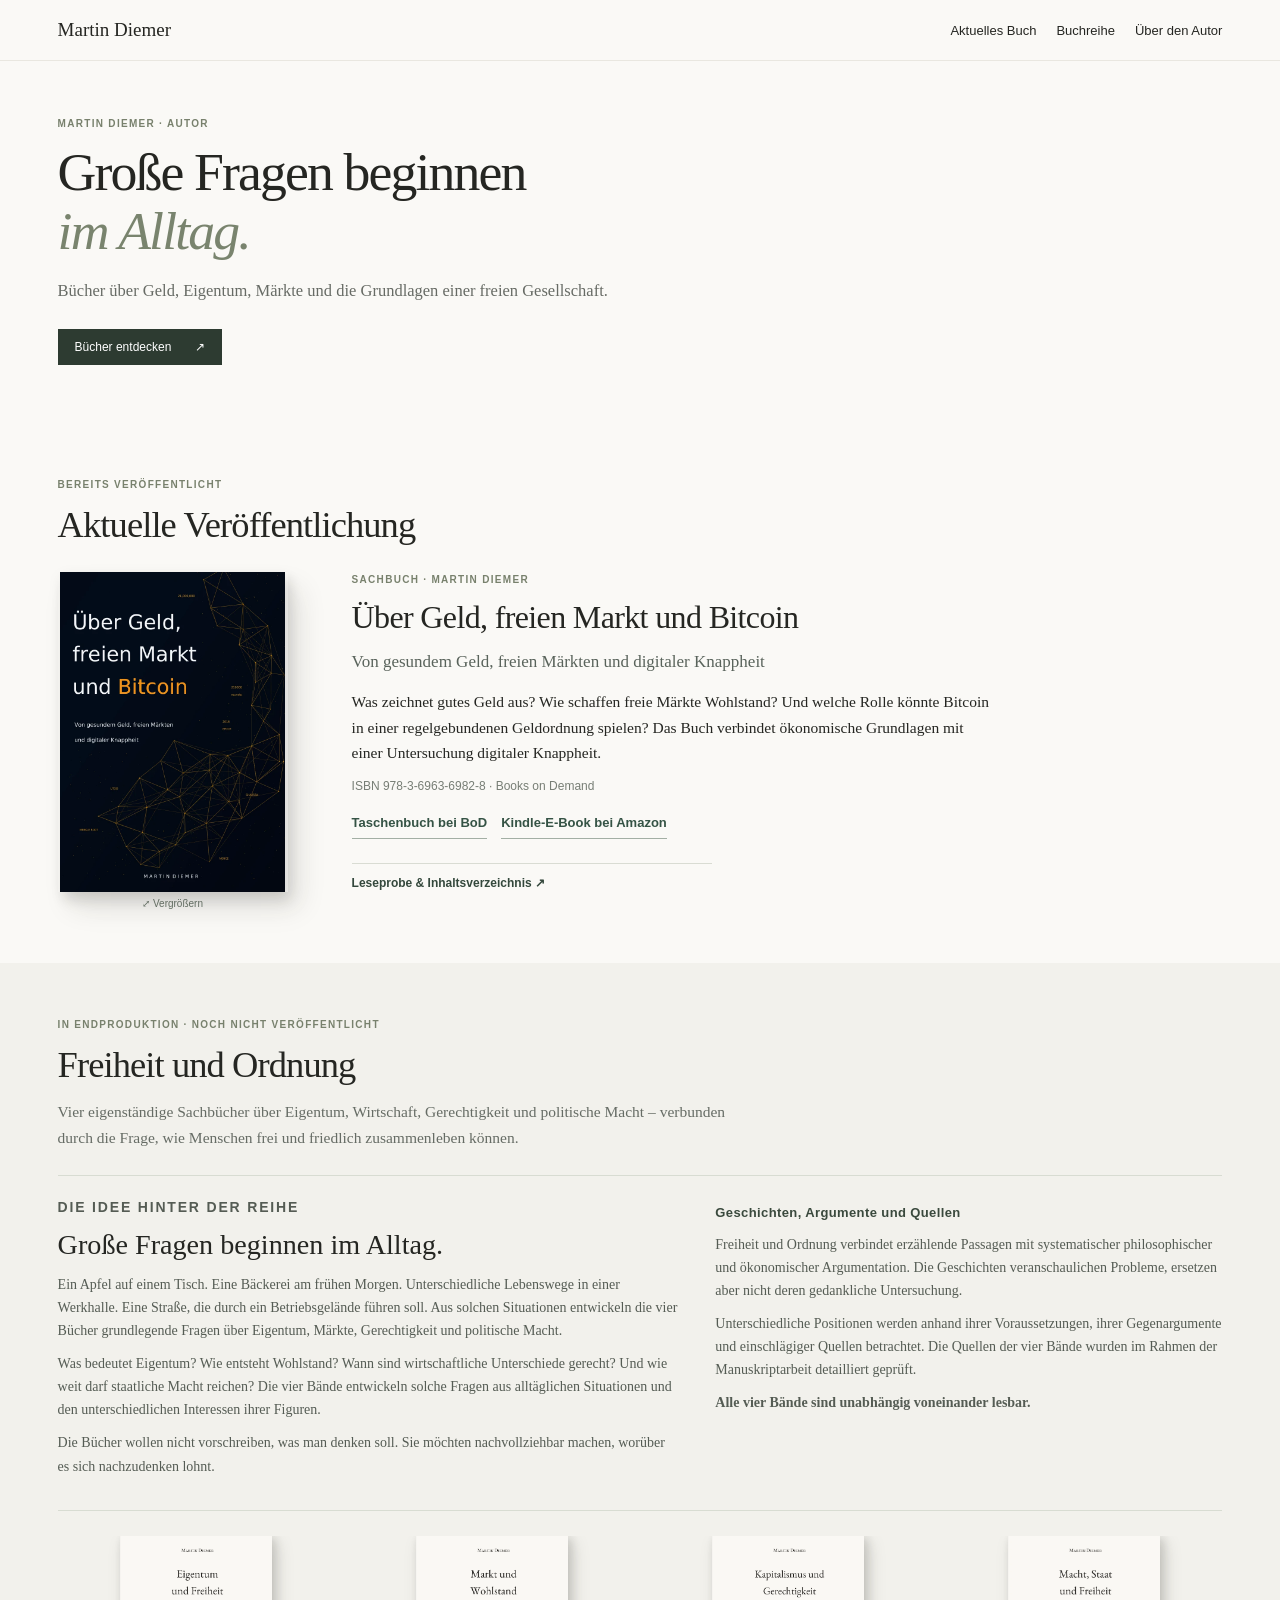
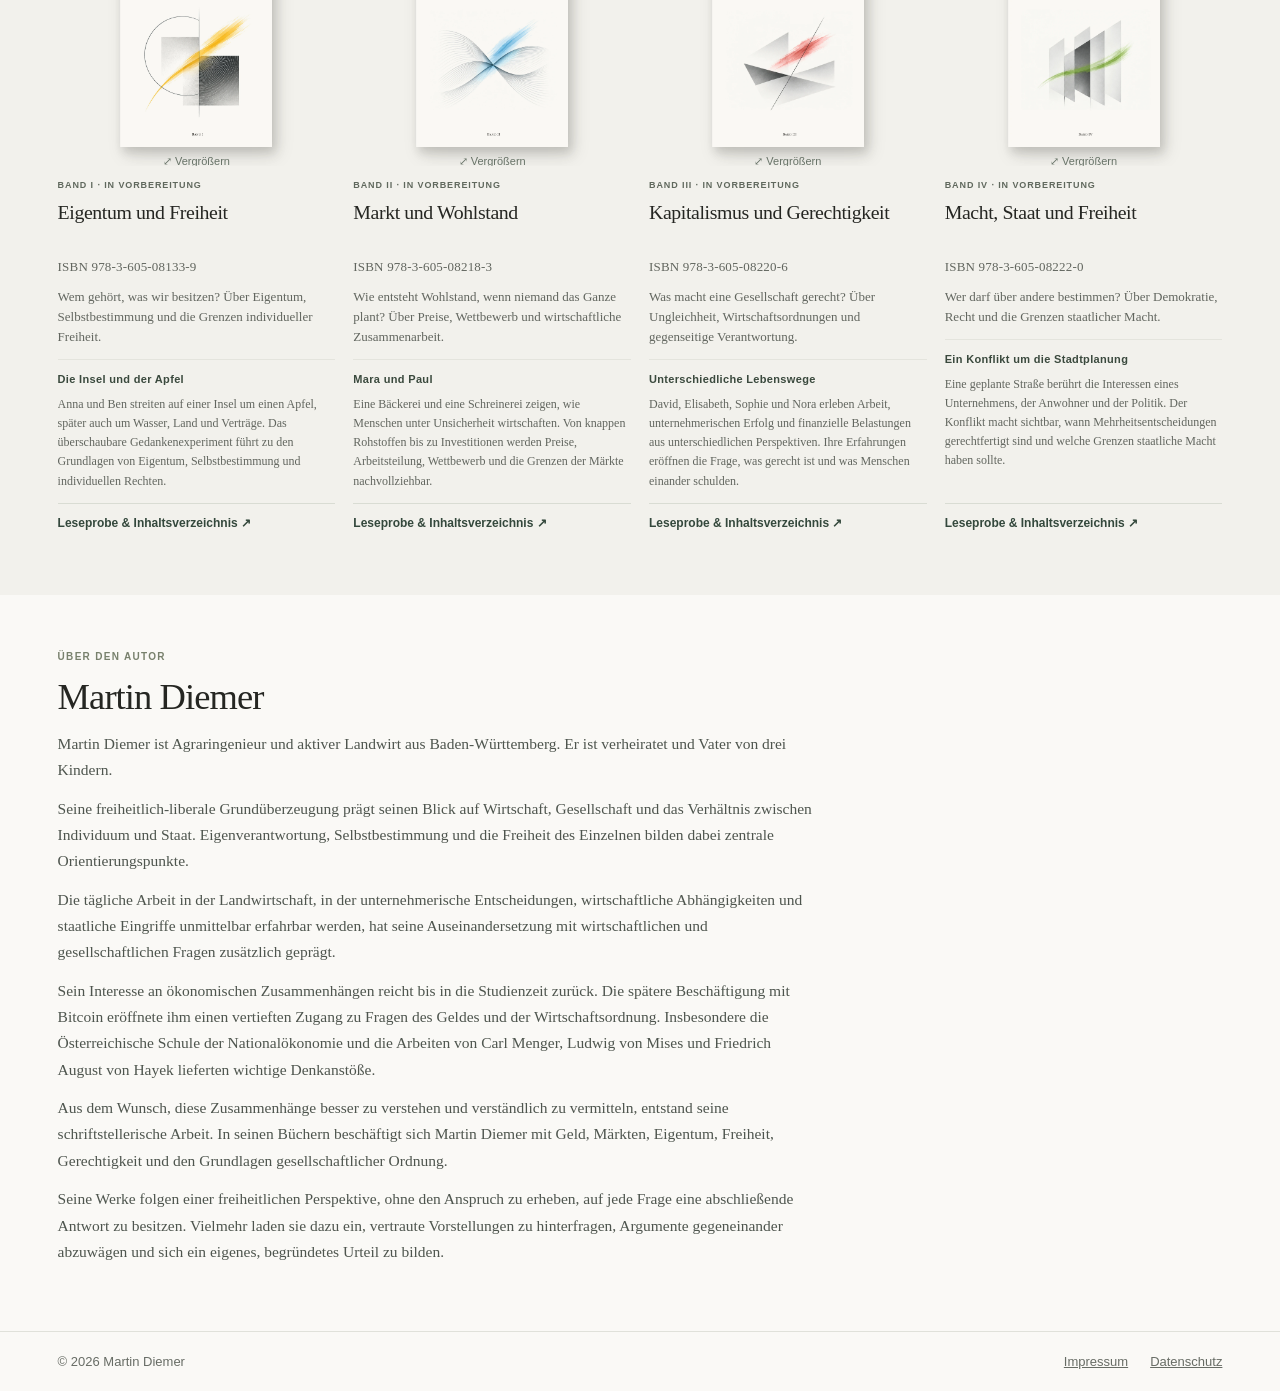
==== commit bc574b0c: "Add files via upload" ====
--- a/index.html
+++ b/index.html
@@ -1,3 +1,3 @@
 <!DOCTYPE html>
 
-<html lang="de"><head><meta charset="utf-8"/><meta content="width=device-width,initial-scale=1" name="viewport"/><meta content="Die Bücher von Martin Diemer über Geld, Märkte, Eigentum, Gerechtigkeit und Freiheit." name="description"/><title>Martin Diemer | Bücher über Freiheit und Ordnung</title><link href="style.css" rel="stylesheet"/></head><body><header class="nav"><a class="brand" href="#start">Martin Diemer</a><nav aria-label="Hauptnavigation"><a href="#buch">Aktuelles Buch</a><a href="#reihe">Buchreihe</a><a href="#autor">Über den Autor</a></nav></header><main id="start"><section class="hero"><p class="eyebrow">MARTIN DIEMER · AUTOR</p><h1>Große Fragen beginnen<br/><em>im Alltag.</em></h1><p>Bücher über Geld, Eigentum, Märkte und die Grundlagen einer freien Gesellschaft.</p><a class="button" href="#buch">Bücher entdecken <span aria-hidden="true">↗</span></a></section><section class="section" id="buch"><div class="section-heading"><p class="eyebrow">BEREITS VERÖFFENTLICHT</p><h2>Aktuelle Veröffentlichung</h2></div><div class="featured"><div class="cover"><button aria-label="Bitcoin-Buchcover vergrößern" class="cover-zoom" data-cover="0" type="button"><img alt="Buchcover: Über Geld, freien Markt und Bitcoin" loading="lazy" src="bilder/bitcoin.webp"/><span aria-hidden="true" class="zoom-hint">⤢ Vergrößern</span></button></div><div><p class="eyebrow">SACHBUCH · MARTIN DIEMER</p><h3>Über Geld, freien Markt und Bitcoin</h3><p class="subtitle">Von gesundem Geld, freien Märkten und digitaler Knappheit</p><p>Was zeichnet gutes Geld aus? Wie schaffen freie Märkte Wohlstand? Und welche Rolle könnte Bitcoin in einer regelgebundenen Geldordnung spielen? Das Buch verbindet ökonomische Grundlagen mit einer Untersuchung digitaler Knappheit.</p><p class="meta">ISBN 978-3-6963-6982-8 · Books on Demand</p><div class="purchase-links"><a href="https://buchshop.bod.de/ueber-geld-freien-markt-und-bitcoin-martin-diemer-9783696369828" rel="noopener noreferrer" target="_blank">Taschenbuch bei BoD</a><a href="https://www.amazon.de/dp/B0HM1ZNHJW" rel="noopener noreferrer" target="_blank">Kindle-E-Book bei Amazon</a></div><button aria-label="Leseprobe und Inhaltsverzeichnis öffnen: Über Geld, freien Markt und Bitcoin" class="reader-launch" data-book="0" type="button">Leseprobe &amp; Inhaltsverzeichnis  ↗</button></div></div></section><section class="section muted" id="reihe"><div class="section-heading"><p class="eyebrow">IN ENDPRODUKTION · NOCH NICHT VERÖFFENTLICHT</p><h2>Freiheit und Ordnung</h2><p>Vier eigenständige Sachbücher über Eigentum, Wirtschaft, Gerechtigkeit und politische Macht – verbunden durch die Frage, wie Menschen frei und friedlich zusammenleben können.</p></div><div class="series-intro"><div class="series-intro-lead"><p class="eyebrow">DIE IDEE HINTER DER REIHE</p><h3>Große Fragen beginnen im Alltag.</h3><p>Ein Apfel auf einem Tisch. Eine Bäckerei am frühen Morgen. Unterschiedliche Lebenswege in einer Werkhalle. Eine Straße, die durch ein Betriebsgelände führen soll. Aus solchen Situationen entwickeln die vier Bücher grundlegende Fragen über Eigentum, Märkte, Gerechtigkeit und politische Macht.</p></div><div class="series-intro-side"><h4>Erzählen, hinterfragen, begründen</h4><p>Die Reihe verbindet fiktive Geschichten mit philosophischen und wirtschaftlichen Überlegungen. Die Figuren machen Konflikte greifbar; die Argumentation prüft mögliche Antworten und ihre Grenzen.</p><p>Der Ausgangspunkt ist freiheitlich, doch auch Eigentumsansprüche, Marktergebnisse und politische Lösungen werden kritisch hinterfragt. <strong>Jeder Band ist unabhängig lesbar.</strong></p></div></div><div aria-label="Gedankengang der vier Bände" class="theme-path"><div class="theme-step theme-1"><span>BAND 1</span><strong>Eigentum &amp; Rechte</strong></div><div class="theme-step theme-2"><span>BAND 2</span><strong>Markt &amp; Wohlstand</strong></div><div class="theme-step theme-3"><span>BAND 3</span><strong>Gerechtigkeit</strong></div><div class="theme-step theme-4"><span>BAND 4</span><strong>Staat &amp; Macht</strong></div></div><div class="books"><article><div class="book-cover-frame"><button aria-label="Cover von Eigentum und Freiheit vergrößern" class="cover-zoom" data-cover="1" type="button"><img alt="Cover Band I: Eigentum und Freiheit" loading="lazy" src="bilder/band1.webp"/><span aria-hidden="true" class="zoom-hint">⤢ Vergrößern</span></button></div><p class="eyebrow">BAND I · IN VORBEREITUNG</p><h3>Eigentum und Freiheit</h3><p class="book-isbn">ISBN 978-3-605-08133-9</p><p>Wem gehört, was wir besitzen? Über Eigentum, Selbstbestimmung und die Grenzen individueller Freiheit.</p><div class="story-teaser"><h4>Die Insel und der Apfel</h4><p>Anna und Ben streiten auf einer Insel um einen Apfel, später auch um Wasser, Land und Verträge. Das überschaubare Gedankenexperiment führt zu den Grundlagen von Eigentum, Selbstbestimmung und individuellen Rechten.</p></div><button aria-label="Leseprobe und Inhaltsverzeichnis öffnen: Eigentum und Freiheit" class="reader-launch" data-book="1" type="button">Leseprobe &amp; Inhaltsverzeichnis  ↗</button></article><article><div class="book-cover-frame"><button aria-label="Cover von Markt und Wohlstand vergrößern" class="cover-zoom" data-cover="2" type="button"><img alt="Cover Band II: Markt und Wohlstand" loading="lazy" src="bilder/band2.webp"/><span aria-hidden="true" class="zoom-hint">⤢ Vergrößern</span></button></div><p class="eyebrow">BAND II · IN VORBEREITUNG</p><h3>Markt und Wohlstand</h3><p class="book-isbn">ISBN 978-3-605-08218-3</p><p>Wie entsteht Wohlstand, wenn niemand das Ganze plant? Über Preise, Wettbewerb und wirtschaftliche Zusammenarbeit.</p><div class="story-teaser"><h4>Mara und Paul</h4><p>Eine Bäckerei und eine Schreinerei zeigen, wie Menschen unter Unsicherheit wirtschaften. Von knappen Rohstoffen bis zu Investitionen werden Preise, Arbeitsteilung, Wettbewerb und die Grenzen der Märkte nachvollziehbar.</p></div><button aria-label="Leseprobe und Inhaltsverzeichnis öffnen: Markt und Wohlstand" class="reader-launch" data-book="2" type="button">Leseprobe &amp; Inhaltsverzeichnis  ↗</button></article><article><div class="book-cover-frame"><button aria-label="Cover von Kapitalismus und Gerechtigkeit vergrößern" class="cover-zoom" data-cover="3" type="button"><img alt="Cover Band III: Kapitalismus und Gerechtigkeit" loading="lazy" src="bilder/band3.webp"/><span aria-hidden="true" class="zoom-hint">⤢ Vergrößern</span></button></div><p class="eyebrow">BAND III · IN VORBEREITUNG</p><h3>Kapitalismus und Gerechtigkeit</h3><p class="book-isbn">ISBN 978-3-605-08220-6</p><p>Was macht eine Gesellschaft gerecht? Über Ungleichheit, Wirtschaftsordnungen und gegenseitige Verantwortung.</p><div class="story-teaser"><h4>Unterschiedliche Lebenswege</h4><p>David, Elisabeth, Sophie und Nora erleben Arbeit, unternehmerischen Erfolg und finanzielle Belastungen aus unterschiedlichen Perspektiven. Ihre Erfahrungen eröffnen die Frage, was gerecht ist und was Menschen einander schulden.</p></div><button aria-label="Leseprobe und Inhaltsverzeichnis öffnen: Kapitalismus und Gerechtigkeit" class="reader-launch" data-book="3" type="button">Leseprobe &amp; Inhaltsverzeichnis  ↗</button></article><article><div class="book-cover-frame"><button aria-label="Cover von Macht, Staat und Freiheit vergrößern" class="cover-zoom" data-cover="4" type="button"><img alt="Cover Band IV: Macht, Staat und Freiheit" loading="lazy" src="bilder/band4.webp"/><span aria-hidden="true" class="zoom-hint">⤢ Vergrößern</span></button></div><p class="eyebrow">BAND IV · IN VORBEREITUNG</p><h3>Macht, Staat und Freiheit</h3><p class="book-isbn">ISBN 978-3-605-08222-0</p><p>Wer darf über andere bestimmen? Über Demokratie, Recht und die Grenzen staatlicher Macht.</p><div class="story-teaser"><h4>Ein Konflikt um die Stadtplanung</h4><p>Eine geplante Straße berührt die Interessen eines Unternehmens, der Anwohner und der Politik. Der Konflikt macht sichtbar, wann Mehrheitsentscheidungen gerechtfertigt sind und welche Grenzen staatliche Macht haben sollte.</p></div><button aria-label="Leseprobe und Inhaltsverzeichnis öffnen: Macht, Staat und Freiheit" class="reader-launch" data-book="4" type="button">Leseprobe &amp; Inhaltsverzeichnis  ↗</button></article></div></section><section class="section about" id="autor"><p class="eyebrow">ÜBER DEN AUTOR</p><h2>Martin Diemer</h2><p>Martin Diemer ist Agraringenieur und aktiver Landwirt aus Baden-Württemberg. Er ist verheiratet und Vater von drei Kindern.</p><p>Seine freiheitlich-liberale Grundüberzeugung prägt seinen Blick auf Wirtschaft, Gesellschaft und das Verhältnis zwischen Individuum und Staat. Eigenverantwortung, Selbstbestimmung und die Freiheit des Einzelnen bilden dabei zentrale Orientierungspunkte.</p><p>Die tägliche Arbeit in der Landwirtschaft, in der unternehmerische Entscheidungen, wirtschaftliche Abhängigkeiten und staatliche Eingriffe unmittelbar erfahrbar werden, hat seine Auseinandersetzung mit wirtschaftlichen und gesellschaftlichen Fragen zusätzlich geprägt.</p><p>Sein Interesse an ökonomischen Zusammenhängen reicht bis in die Studienzeit zurück. Die spätere Beschäftigung mit Bitcoin eröffnete ihm einen vertieften Zugang zu Fragen des Geldes und der Wirtschaftsordnung. Insbesondere die Österreichische Schule der Nationalökonomie und die Arbeiten von Carl Menger, Ludwig von Mises und Friedrich August von Hayek lieferten wichtige Denkanstöße.</p><p>Aus dem Wunsch, diese Zusammenhänge besser zu verstehen und verständlich zu vermitteln, entstand seine schriftstellerische Arbeit. In seinen Büchern beschäftigt sich Martin Diemer mit Geld, Märkten, Eigentum, Freiheit, Gerechtigkeit und den Grundlagen gesellschaftlicher Ordnung.</p><p>Seine Werke folgen einer freiheitlichen Perspektive, ohne den Anspruch zu erheben, auf jede Frage eine abschließende Antwort zu besitzen. Vielmehr laden sie dazu ein, vertraute Vorstellungen zu hinterfragen, Argumente gegeneinander abzuwägen und sich ein eigenes, begründetes Urteil zu bilden.</p></section></main><footer><span>© 2026 Martin Diemer</span><div><a href="impressum.html">Impressum</a><a href="datenschutz.html">Datenschutz</a></div></footer><div aria-label="Vergrößertes Buchcover" aria-modal="true" class="lightbox" hidden="" id="cover-lightbox" role="dialog"><button aria-label="Großansicht schließen" class="lightbox-close" type="button">×</button><button aria-label="Vorheriges Cover" class="lightbox-prev" type="button">‹</button><figure><img alt="" id="lightbox-image" src=""/><figcaption id="lightbox-caption"></figcaption></figure><button aria-label="Nächstes Cover" class="lightbox-next" type="button">›</button></div><script defer="True" src="lightbox.js"></script><div aria-labelledby="reader-title" aria-modal="true" class="reader-modal" hidden="" id="reader-modal" role="dialog"><div class="reader-shell"><header class="reader-top"><div><p class="eyebrow" id="reader-kicker"></p><h2 id="reader-title"></h2></div><button aria-label="Lesefenster schließen" class="reader-close" type="button">×</button></header><div aria-label="Buchvorschau" class="reader-tabs" role="tablist"><button aria-controls="panel-sample" aria-selected="true" id="tab-sample" role="tab" type="button">Leseprobe</button><button aria-controls="panel-toc" aria-selected="false" id="tab-toc" role="tab" type="button">Inhaltsverzeichnis</button></div><div class="reader-scroll"><section aria-labelledby="tab-sample" id="panel-sample" role="tabpanel"><p class="reader-section-label" id="sample-heading"></p><div class="reader-prose" id="sample-body"></div><p class="reader-disclaimer" id="sample-disclaimer"></p></section><section aria-labelledby="tab-toc" hidden="" id="panel-toc" role="tabpanel"><div class="reader-toc" id="toc-body"></div></section></div><footer class="reader-bottom"><span>Martin Diemer · Buchvorschau</span><button class="reader-done" type="button">Zurück zur Website</button></footer></div></div><script defer="True" src="book-data.js"></script><script defer="True" src="reader.js"></script></body></html>+<html lang="de"><head><meta charset="utf-8"/><meta content="width=device-width,initial-scale=1" name="viewport"/><meta content="Die Bücher von Martin Diemer über Geld, Märkte, Eigentum, Gerechtigkeit und Freiheit." name="description"/><title>Martin Diemer | Bücher über Freiheit und Ordnung</title><link href="style.css" rel="stylesheet"/></head><body><header class="nav"><a class="brand" href="#start">Martin Diemer</a><nav aria-label="Hauptnavigation"><a href="#buch">Aktuelles Buch</a><a href="#reihe">Buchreihe</a><a href="#autor">Über den Autor</a></nav></header><main id="start"><section class="hero"><p class="eyebrow">MARTIN DIEMER · AUTOR</p><h1>Große Fragen beginnen<br/><em>im Alltag.</em></h1><p>Bücher über Geld, Eigentum, Märkte und die Grundlagen einer freien Gesellschaft.</p><a class="button" href="#buch">Bücher entdecken <span aria-hidden="true">↗</span></a></section><section class="section" id="buch"><div class="section-heading"><p class="eyebrow">BEREITS VERÖFFENTLICHT</p><h2>Aktuelle Veröffentlichung</h2></div><div class="featured"><div class="cover"><button aria-label="Bitcoin-Buchcover vergrößern" class="cover-zoom" data-cover="0" type="button"><img alt="Buchcover: Über Geld, freien Markt und Bitcoin" loading="lazy" src="bilder/bitcoin.webp"/><span aria-hidden="true" class="zoom-hint">⤢ Vergrößern</span></button></div><div><p class="eyebrow">SACHBUCH · MARTIN DIEMER</p><h3>Über Geld, freien Markt und Bitcoin</h3><p class="subtitle">Von gesundem Geld, freien Märkten und digitaler Knappheit</p><p>Was zeichnet gutes Geld aus? Wie schaffen freie Märkte Wohlstand? Und welche Rolle könnte Bitcoin in einer regelgebundenen Geldordnung spielen? Das Buch verbindet ökonomische Grundlagen mit einer Untersuchung digitaler Knappheit.</p><p class="meta">ISBN 978-3-6963-6982-8 · Books on Demand</p><div class="purchase-links"><a href="https://buchshop.bod.de/ueber-geld-freien-markt-und-bitcoin-martin-diemer-9783696369828" rel="noopener noreferrer" target="_blank">Taschenbuch bei BoD</a><a href="https://www.amazon.de/dp/B0HM1ZNHJW" rel="noopener noreferrer" target="_blank">Kindle-E-Book bei Amazon</a></div><button aria-label="Leseprobe und Inhaltsverzeichnis öffnen: Über Geld, freien Markt und Bitcoin" class="reader-launch" data-book="0" type="button">Leseprobe &amp; Inhaltsverzeichnis  ↗</button></div></div></section><section class="section muted" id="reihe"><div class="section-heading"><p class="eyebrow">IN ENDPRODUKTION · NOCH NICHT VERÖFFENTLICHT</p><h2>Freiheit und Ordnung</h2><p>Vier eigenständige Sachbücher über Eigentum, Wirtschaft, Gerechtigkeit und politische Macht – verbunden durch die Frage, wie Menschen frei und friedlich zusammenleben können.</p></div><div class="series-intro"><div class="series-intro-lead"><p class="eyebrow">DIE IDEE HINTER DER REIHE</p><h3>Große Fragen beginnen im Alltag.</h3><p>Ein Apfel auf einem Tisch. Eine Bäckerei am frühen Morgen. Unterschiedliche Lebenswege in einer Werkhalle. Eine Straße, die durch ein Betriebsgelände führen soll. Aus solchen Situationen entwickeln die vier Bücher grundlegende Fragen über Eigentum, Märkte, Gerechtigkeit und politische Macht.</p><p>Was bedeutet Eigentum? Wie entsteht Wohlstand? Wann sind wirtschaftliche Unterschiede gerecht? Und wie weit darf staatliche Macht reichen? Die vier Bände entwickeln solche Fragen aus alltäglichen Situationen und den unterschiedlichen Interessen ihrer Figuren.</p><p>Die Bücher wollen nicht vorschreiben, was man denken soll. Sie möchten nachvollziehbar machen, worüber es sich nachzudenken lohnt.</p></div><div class="series-intro-side"><h4>Geschichten, Argumente und Quellen</h4><p>Freiheit und Ordnung verbindet erzählende Passagen mit systematischer philosophischer und ökonomischer Argumentation. Die Geschichten veranschaulichen Probleme, ersetzen aber nicht deren gedankliche Untersuchung.</p><p>Unterschiedliche Positionen werden anhand ihrer Voraussetzungen, ihrer Gegenargumente und einschlägiger Quellen betrachtet. Die Quellen der vier Bände wurden im Rahmen der Manuskriptarbeit detailliert geprüft.</p><p><strong>Alle vier Bände sind unabhängig voneinander lesbar.</strong></p></div></div><div aria-label="Gedankengang der vier Bände" class="theme-path"><div class="theme-step theme-1"><span>BAND 1</span><strong>Eigentum &amp; Rechte</strong></div><div class="theme-step theme-2"><span>BAND 2</span><strong>Markt &amp; Wohlstand</strong></div><div class="theme-step theme-3"><span>BAND 3</span><strong>Gerechtigkeit</strong></div><div class="theme-step theme-4"><span>BAND 4</span><strong>Staat &amp; Macht</strong></div></div><div class="books"><article><div class="book-cover-frame"><button aria-label="Cover von Eigentum und Freiheit vergrößern" class="cover-zoom" data-cover="1" type="button"><img alt="Cover Band I: Eigentum und Freiheit" loading="lazy" src="bilder/band1.webp"/><span aria-hidden="true" class="zoom-hint">⤢ Vergrößern</span></button></div><p class="eyebrow">BAND I · IN VORBEREITUNG</p><h3>Eigentum und Freiheit</h3><p class="book-isbn">ISBN 978-3-605-08133-9</p><p>Wem gehört, was wir besitzen? Über Eigentum, Selbstbestimmung und die Grenzen individueller Freiheit.</p><div class="story-teaser"><h4>Die Insel und der Apfel</h4><p>Anna und Ben streiten auf einer Insel um einen Apfel, später auch um Wasser, Land und Verträge. Das überschaubare Gedankenexperiment führt zu den Grundlagen von Eigentum, Selbstbestimmung und individuellen Rechten.</p></div><button aria-label="Leseprobe und Inhaltsverzeichnis öffnen: Eigentum und Freiheit" class="reader-launch" data-book="1" type="button">Leseprobe &amp; Inhaltsverzeichnis  ↗</button></article><article><div class="book-cover-frame"><button aria-label="Cover von Markt und Wohlstand vergrößern" class="cover-zoom" data-cover="2" type="button"><img alt="Cover Band II: Markt und Wohlstand" loading="lazy" src="bilder/band2.webp"/><span aria-hidden="true" class="zoom-hint">⤢ Vergrößern</span></button></div><p class="eyebrow">BAND II · IN VORBEREITUNG</p><h3>Markt und Wohlstand</h3><p class="book-isbn">ISBN 978-3-605-08218-3</p><p>Wie entsteht Wohlstand, wenn niemand das Ganze plant? Über Preise, Wettbewerb und wirtschaftliche Zusammenarbeit.</p><div class="story-teaser"><h4>Mara und Paul</h4><p>Eine Bäckerei und eine Schreinerei zeigen, wie Menschen unter Unsicherheit wirtschaften. Von knappen Rohstoffen bis zu Investitionen werden Preise, Arbeitsteilung, Wettbewerb und die Grenzen der Märkte nachvollziehbar.</p></div><button aria-label="Leseprobe und Inhaltsverzeichnis öffnen: Markt und Wohlstand" class="reader-launch" data-book="2" type="button">Leseprobe &amp; Inhaltsverzeichnis  ↗</button></article><article><div class="book-cover-frame"><button aria-label="Cover von Kapitalismus und Gerechtigkeit vergrößern" class="cover-zoom" data-cover="3" type="button"><img alt="Cover Band III: Kapitalismus und Gerechtigkeit" loading="lazy" src="bilder/band3.webp"/><span aria-hidden="true" class="zoom-hint">⤢ Vergrößern</span></button></div><p class="eyebrow">BAND III · IN VORBEREITUNG</p><h3>Kapitalismus und Gerechtigkeit</h3><p class="book-isbn">ISBN 978-3-605-08220-6</p><p>Was macht eine Gesellschaft gerecht? Über Ungleichheit, Wirtschaftsordnungen und gegenseitige Verantwortung.</p><div class="story-teaser"><h4>Unterschiedliche Lebenswege</h4><p>David, Elisabeth, Sophie und Nora erleben Arbeit, unternehmerischen Erfolg und finanzielle Belastungen aus unterschiedlichen Perspektiven. Ihre Erfahrungen eröffnen die Frage, was gerecht ist und was Menschen einander schulden.</p></div><button aria-label="Leseprobe und Inhaltsverzeichnis öffnen: Kapitalismus und Gerechtigkeit" class="reader-launch" data-book="3" type="button">Leseprobe &amp; Inhaltsverzeichnis  ↗</button></article><article><div class="book-cover-frame"><button aria-label="Cover von Macht, Staat und Freiheit vergrößern" class="cover-zoom" data-cover="4" type="button"><img alt="Cover Band IV: Macht, Staat und Freiheit" loading="lazy" src="bilder/band4.webp"/><span aria-hidden="true" class="zoom-hint">⤢ Vergrößern</span></button></div><p class="eyebrow">BAND IV · IN VORBEREITUNG</p><h3>Macht, Staat und Freiheit</h3><p class="book-isbn">ISBN 978-3-605-08222-0</p><p>Wer darf über andere bestimmen? Über Demokratie, Recht und die Grenzen staatlicher Macht.</p><div class="story-teaser"><h4>Ein Konflikt um die Stadtplanung</h4><p>Eine geplante Straße berührt die Interessen eines Unternehmens, der Anwohner und der Politik. Der Konflikt macht sichtbar, wann Mehrheitsentscheidungen gerechtfertigt sind und welche Grenzen staatliche Macht haben sollte.</p></div><button aria-label="Leseprobe und Inhaltsverzeichnis öffnen: Macht, Staat und Freiheit" class="reader-launch" data-book="4" type="button">Leseprobe &amp; Inhaltsverzeichnis  ↗</button></article></div></section><section class="section about" id="autor"><p class="eyebrow">ÜBER DEN AUTOR</p><h2>Martin Diemer</h2><p>Martin Diemer ist Agraringenieur und aktiver Landwirt aus Baden-Württemberg. Er ist verheiratet und Vater von drei Kindern.</p><p>Seine freiheitlich-liberale Grundüberzeugung prägt seinen Blick auf Wirtschaft, Gesellschaft und das Verhältnis zwischen Individuum und Staat. Eigenverantwortung, Selbstbestimmung und die Freiheit des Einzelnen bilden dabei zentrale Orientierungspunkte.</p><p>Die tägliche Arbeit in der Landwirtschaft, in der unternehmerische Entscheidungen, wirtschaftliche Abhängigkeiten und staatliche Eingriffe unmittelbar erfahrbar werden, hat seine Auseinandersetzung mit wirtschaftlichen und gesellschaftlichen Fragen zusätzlich geprägt.</p><p>Sein Interesse an ökonomischen Zusammenhängen reicht bis in die Studienzeit zurück. Die spätere Beschäftigung mit Bitcoin eröffnete ihm einen vertieften Zugang zu Fragen des Geldes und der Wirtschaftsordnung. Insbesondere die Österreichische Schule der Nationalökonomie und die Arbeiten von Carl Menger, Ludwig von Mises und Friedrich August von Hayek lieferten wichtige Denkanstöße.</p><p>Aus dem Wunsch, diese Zusammenhänge besser zu verstehen und verständlich zu vermitteln, entstand seine schriftstellerische Arbeit. In seinen Büchern beschäftigt sich Martin Diemer mit Geld, Märkten, Eigentum, Freiheit, Gerechtigkeit und den Grundlagen gesellschaftlicher Ordnung.</p><p>Seine Werke folgen einer freiheitlichen Perspektive, ohne den Anspruch zu erheben, auf jede Frage eine abschließende Antwort zu besitzen. Vielmehr laden sie dazu ein, vertraute Vorstellungen zu hinterfragen, Argumente gegeneinander abzuwägen und sich ein eigenes, begründetes Urteil zu bilden.</p></section></main><footer><span>© 2026 Martin Diemer</span><div><a href="impressum.html">Impressum</a><a href="datenschutz.html">Datenschutz</a></div></footer><div aria-label="Vergrößertes Buchcover" aria-modal="true" class="lightbox" hidden="" id="cover-lightbox" role="dialog"><button aria-label="Großansicht schließen" class="lightbox-close" type="button">×</button><button aria-label="Vorheriges Cover" class="lightbox-prev" type="button">‹</button><figure><img alt="" id="lightbox-image" src=""/><figcaption id="lightbox-caption"></figcaption></figure><button aria-label="Nächstes Cover" class="lightbox-next" type="button">›</button></div><script defer="True" src="lightbox.js"></script><div aria-labelledby="reader-title" aria-modal="true" class="reader-modal" hidden="" id="reader-modal" role="dialog"><div class="reader-shell"><header class="reader-top"><div><p class="eyebrow" id="reader-kicker"></p><h2 id="reader-title"></h2></div><button aria-label="Lesefenster schließen" class="reader-close" type="button">×</button></header><div aria-label="Buchvorschau" class="reader-tabs" role="tablist"><button aria-controls="panel-sample" aria-selected="true" id="tab-sample" role="tab" type="button">Leseprobe</button><button aria-controls="panel-toc" aria-selected="false" id="tab-toc" role="tab" type="button">Inhaltsverzeichnis</button></div><div class="reader-scroll"><section aria-labelledby="tab-sample" id="panel-sample" role="tabpanel"><p class="reader-section-label" id="sample-heading"></p><div class="reader-prose" id="sample-body"></div><p class="reader-disclaimer" id="sample-disclaimer"></p></section><section aria-labelledby="tab-toc" hidden="" id="panel-toc" role="tabpanel"><div class="reader-toc" id="toc-body"></div></section></div><footer class="reader-bottom"><span>Martin Diemer · Buchvorschau</span><button class="reader-done" type="button">Zurück zur Website</button></footer></div></div><script defer="True" src="book-data.js"></script><script defer="True" src="reader.js"></script></body></html>
--- a/style.css
+++ b/style.css
@@ -118,3 +118,60 @@
 
 /* Buchbezugslinks */
 .purchase-links{display:flex;flex-wrap:wrap;gap:.7rem;margin:1rem 0 1.2rem}.purchase-links a{display:inline-block;padding:.72rem 1rem;border:1px solid #82988b;border-radius:7px;color:#254c3e;background:#edf1ec;text-decoration:none;font-weight:600;line-height:1.35}.purchase-links a:hover,.purchase-links a:focus-visible{background:#dce8dd;text-decoration:underline}@media(max-width:560px){.purchase-links{flex-direction:column}.purchase-links a{text-align:center;width:100%;box-sizing:border-box}}
+
+/* Ruhige, kompakte Verlagsgestaltung – November 2026 */
+body{font-size:15.5px;line-height:1.58;background:#faf9f6}
+.nav{padding:15px max(4.5vw,22px)}
+.brand{font-size:19px}.nav nav{gap:20px}
+.hero{max-width:1050px;padding:55px max(4.5vw,22px) 58px}
+.hero h1{font-size:clamp(2.5rem,4.2vw,4.1rem);line-height:1.1;margin-bottom:17px;max-width:800px}
+.hero>p:not(.eyebrow){font-size:16.5px;max-width:620px}
+.hero .button{gap:24px;padding:11px 17px;font-size:12px;margin-top:9px}
+.section{padding:54px max(4.5vw,22px)}
+.section-heading{margin-bottom:25px;max-width:850px}
+.section-heading h2,.about h2{font-size:clamp(1.9rem,2.85vw,2.75rem);letter-spacing:-.025em;margin-bottom:13px}
+.section-heading>p:last-child{font-size:15.5px;line-height:1.65}
+.eyebrow{font-size:10px;letter-spacing:.13em;margin-bottom:12px}
+.featured{grid-template-columns:minmax(150px,230px) minmax(0,640px);gap:clamp(28px,5vw,66px);align-items:start;max-width:1010px}
+.featured h3{font-size:clamp(1.6rem,2.5vw,2.35rem);line-height:1.18;letter-spacing:-.02em;margin-bottom:13px}
+.featured .subtitle{font-size:17px;margin-bottom:13px;color:#59635b}
+.featured p:not(.eyebrow):not(.subtitle):not(.meta){font-size:15.5px;line-height:1.63;margin-bottom:12px}
+.featured .meta{font-size:12px}
+.cover{padding:0;border:0;border-radius:0;background:transparent;max-width:230px}
+.cover .cover-zoom img{max-height:320px;filter:drop-shadow(4px 7px 7px rgba(35,36,30,.17))}
+.cover .zoom-hint{font-size:10px;margin-top:6px}
+.purchase-links{gap:14px;margin:12px 0 9px}
+.purchase-links a{padding:5px 0;border:0;border-radius:0;border-bottom:1px solid #a3afa4;background:transparent;color:#355345;font:600 13px/1.5 Arial,sans-serif}
+.purchase-links a:hover,.purchase-links a:focus-visible{background:transparent;border-bottom-color:#355345}
+.featured .reader-launch{margin-top:15px;max-width:360px;padding:12px 0 0;font-size:12px}
+.muted{background:#f2f1ec}
+.series-intro{padding:20px 0 22px;gap:38px;margin-bottom:25px}
+.series-intro h3{font-size:clamp(1.35rem,2.2vw,1.9rem);margin-bottom:11px}
+.series-intro p{font-size:14px;line-height:1.65;margin-bottom:10px}
+.series-intro-side{padding-top:7px}
+.theme-path{display:none}
+.books{gap:18px}
+.books article{padding:0 0 8px;background:transparent;border:0;border-top:0;box-shadow:none}
+.book-cover-frame{height:230px;padding:0;border:0;border-radius:0;background:transparent;margin-bottom:13px;overflow:hidden}
+.books article .book-cover-frame img{max-height:214px;max-width:100%;filter:drop-shadow(3px 5px 5px rgba(35,36,30,.16))}
+.books .eyebrow{font-size:9px;margin-bottom:8px}
+.books h3{font-size:clamp(1.05rem,1.55vw,1.3rem);line-height:1.25;min-height:2.5em;margin-bottom:6px}
+.books .book-isbn{font-size:11px;margin:0 0 11px}
+.books article>p:not(.eyebrow){font-size:13px;line-height:1.55;min-height:0;margin-bottom:10px}
+.story-teaser{padding:11px 0 2px;margin-top:2px}
+.story-teaser h4{font-size:11px;margin-bottom:7px}
+.story-teaser p{font-size:12px;line-height:1.6;margin-bottom:10px}
+.reader-launch{padding:12px 0 3px;font-size:12px}
+.about{max-width:880px}.about>p:not(.eyebrow){font-size:15.5px;line-height:1.7;margin-bottom:12px}
+footer{padding:22px max(4.5vw,22px)}
+.legal{margin:55px auto}.legal h1{font-size:2.5rem}.legal h2{font-size:1.35rem;margin-top:26px}
+@media(max-width:900px){.featured{grid-template-columns:minmax(145px,210px) minmax(0,1fr);gap:28px}.books{grid-template-columns:repeat(2,minmax(0,1fr))}.hero{padding-top:44px;padding-bottom:45px}}
+@media(max-width:650px){.section{padding:42px 22px}.featured{grid-template-columns:1fr;gap:20px}.cover{max-width:190px}.cover .cover-zoom img{max-height:275px}.featured h3{font-size:1.8rem}.series-intro{grid-template-columns:1fr;gap:10px}.book-cover-frame{height:220px}.books article .book-cover-frame img{max-height:205px}.purchase-links{flex-direction:row;gap:15px}.purchase-links a{width:auto;text-align:left}.hero h1{font-size:clamp(2.35rem,8vw,3.4rem)}}
+@media(max-width:430px){.books{grid-template-columns:1fr;gap:26px}.book-cover-frame{height:245px}.books article .book-cover-frame img{max-height:230px}.books h3{min-height:0}.books article{padding-bottom:14px;border-bottom:1px solid #dfdfd8}.purchase-links{flex-direction:column;align-items:flex-start;gap:5px}.hero{padding:38px 22px 42px}.nav{padding:14px 22px}.section-heading h2{font-size:2rem}}
+
+/* Zurueckhaltende Typografie auf Impressum und Datenschutz */
+.legal{max-width:740px;margin:46px auto 60px;padding:0 28px;min-height:45vh;font-size:16px;line-height:1.7}
+.legal h1{font-size:clamp(1.85rem,3vw,2.25rem);line-height:1.2;letter-spacing:-.025em;margin:0 0 24px}
+.legal h2{font-size:1.12rem;line-height:1.35;font-weight:600;letter-spacing:0;margin:29px 0 9px}
+.legal p{margin:0 0 15px}
+@media(max-width:600px){.legal{margin:32px auto 45px;padding:0 22px;font-size:15.5px}.legal h1{font-size:1.85rem;margin-bottom:20px}.legal h2{font-size:1.08rem;margin-top:25px}}
